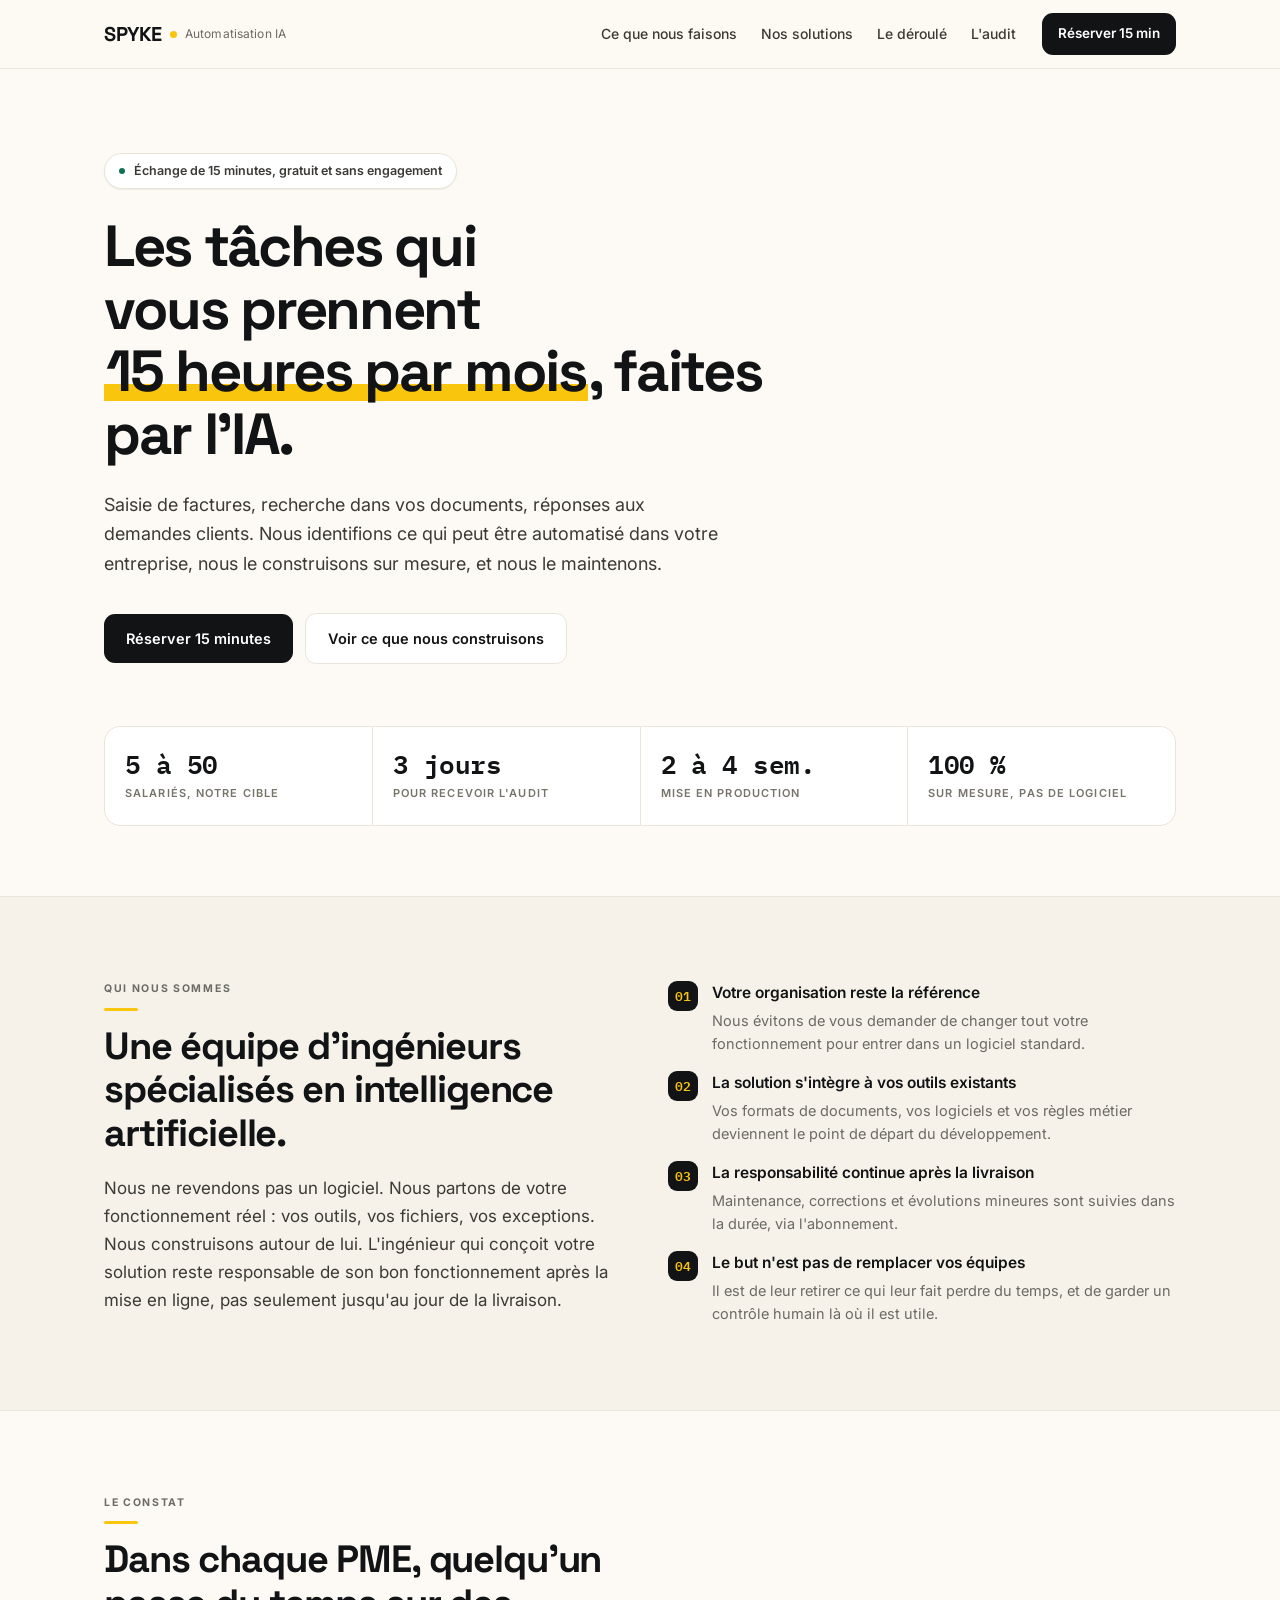
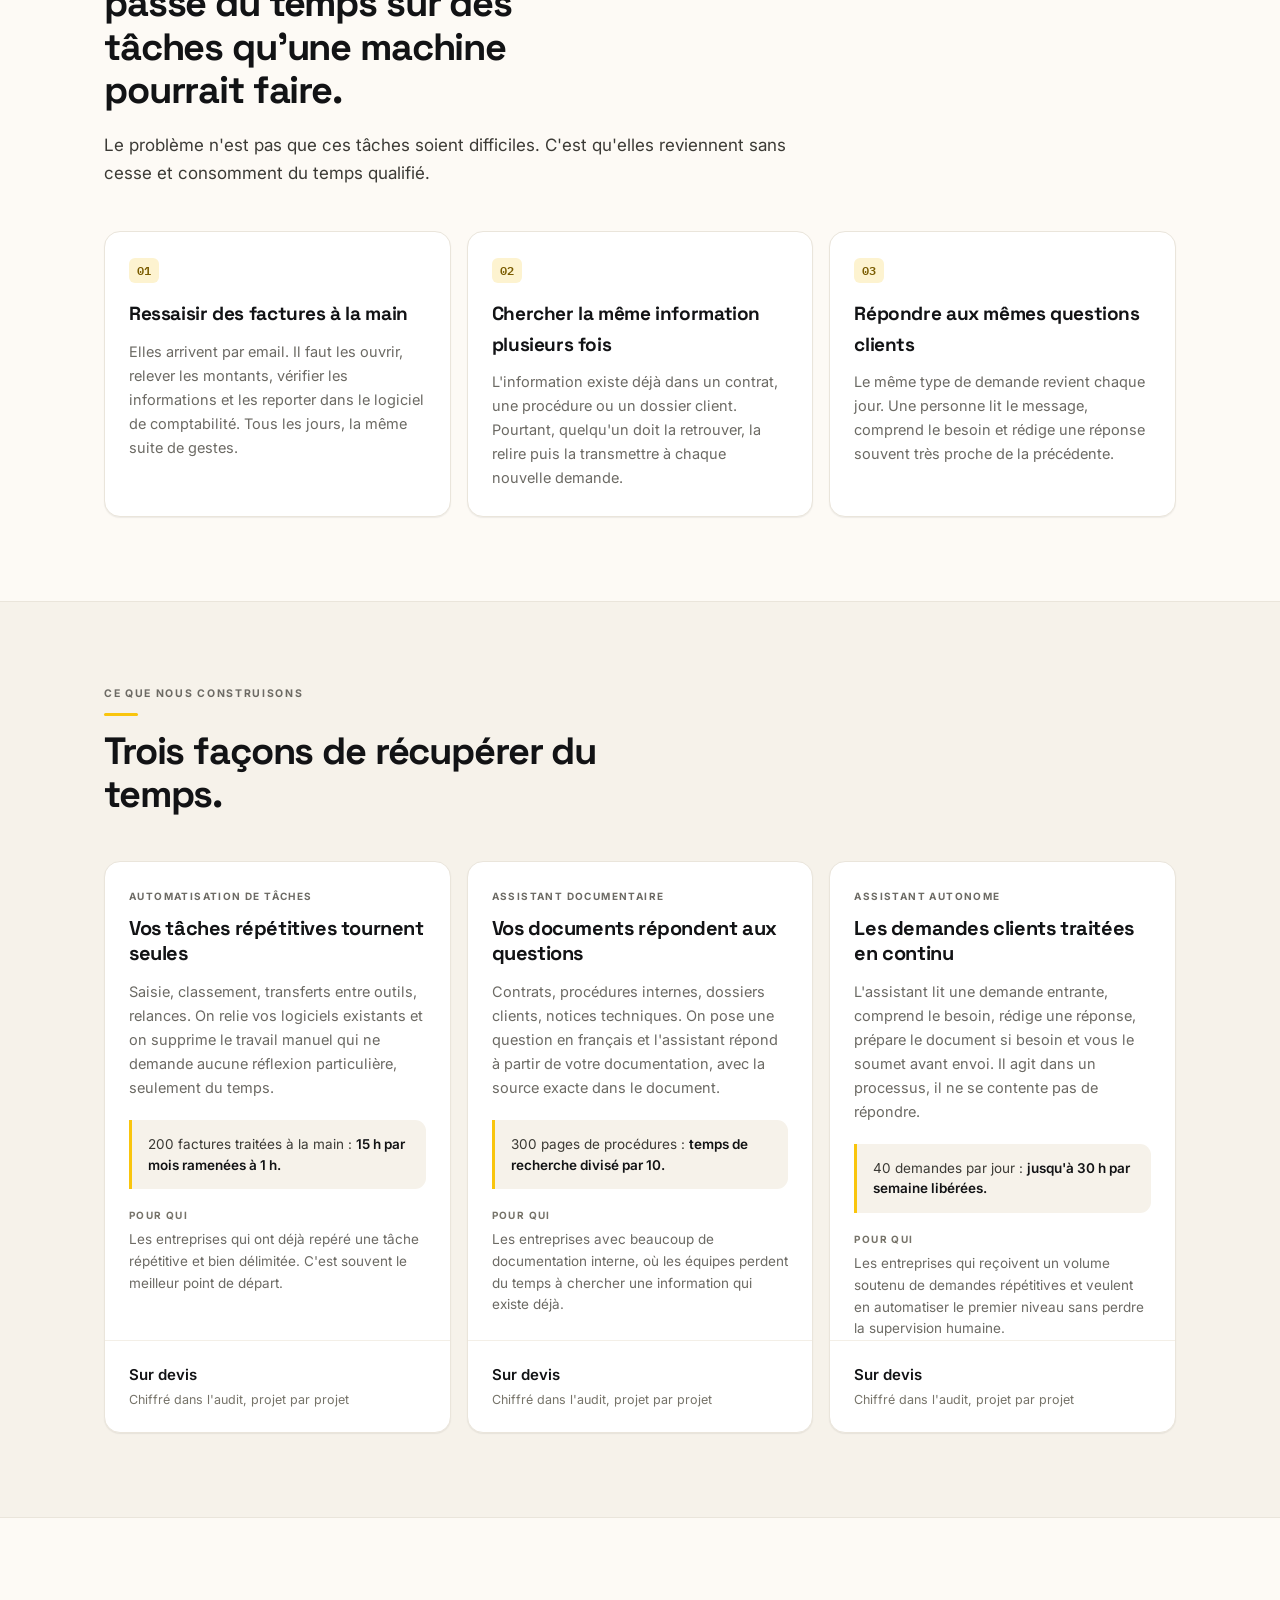
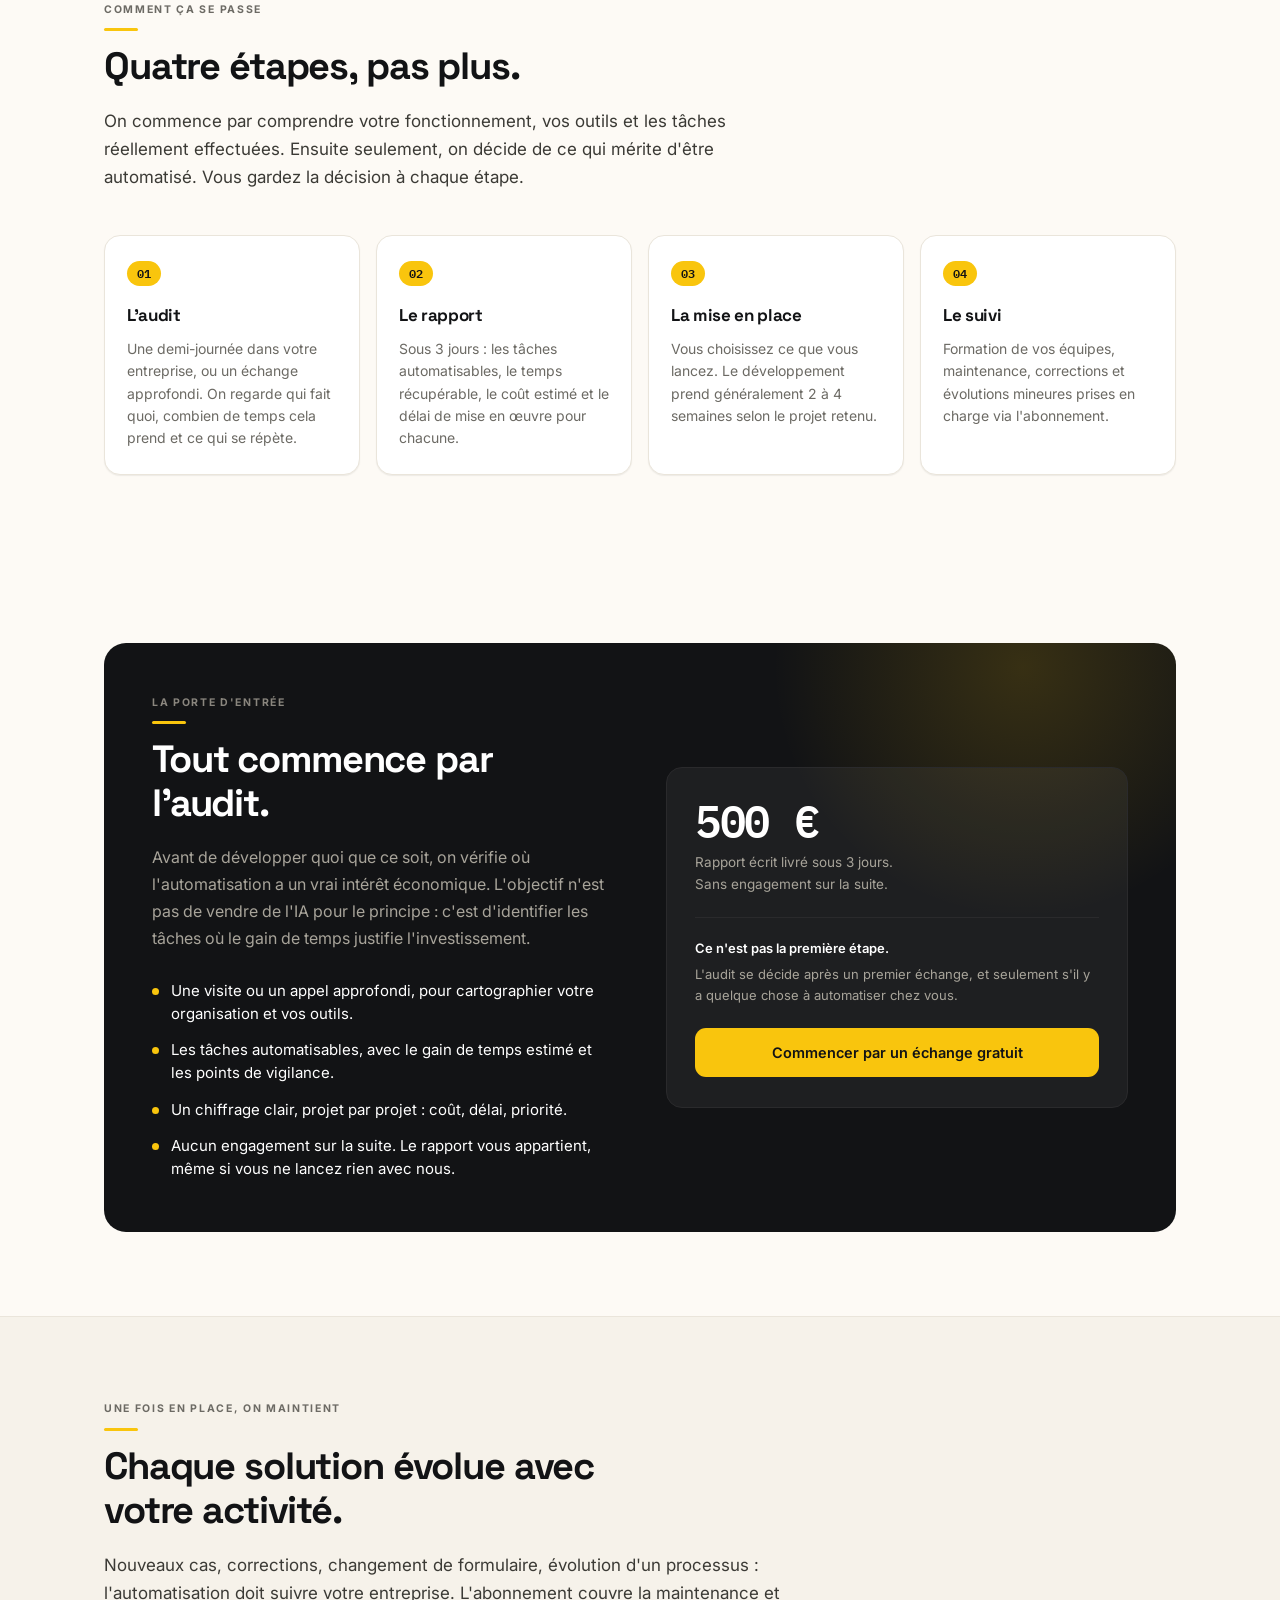
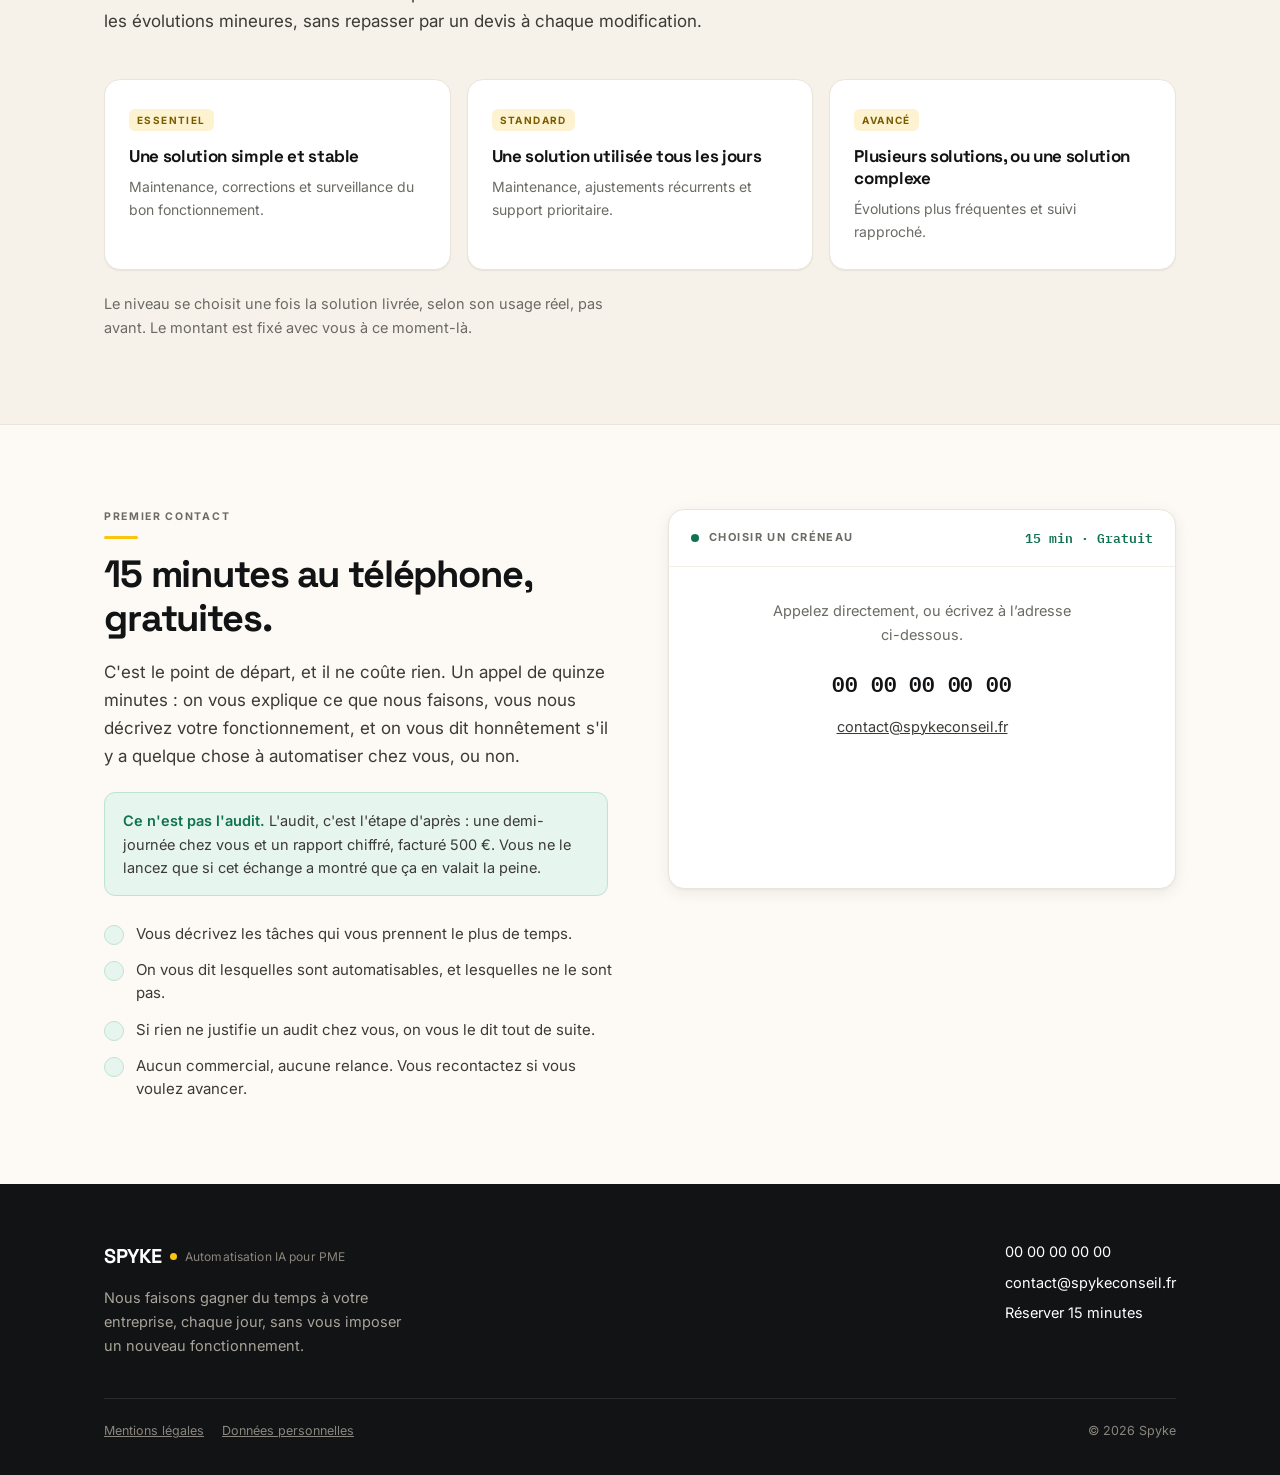
==== index.html @ 26353755 "Retirer les tirets longs et la promesse de créneau dans la journée Les tirets longs parsemaient le t" ====
<!doctype html>
<html lang="fr">
<head>
<meta charset="utf-8">
<meta name="viewport" content="width=device-width,initial-scale=1">
<title>Spyke · Automatisation IA pour PME</title>
<meta name="description" content="Nous identifions les tâches répétitives qui font perdre du temps à votre PME, nous construisons l'automatisation sur mesure et nous la maintenons. Tout commence par un audit à 500 €, livré sous 3 jours.">
<meta name="theme-color" content="#121315">
<link rel="canonical" href="https://spykeconseil.fr/">
<meta property="og:type" content="website">
<meta property="og:locale" content="fr_FR">
<meta property="og:title" content="Spyke · Automatisation IA pour PME">
<meta property="og:description" content="Les tâches qui vous prennent 15 heures par mois, faites par l'IA. Audit sous 3 jours, sans engagement.">
<meta property="og:url" content="https://spykeconseil.fr/">
<link rel="preconnect" href="https://fonts.googleapis.com">
<link rel="preconnect" href="https://fonts.gstatic.com" crossorigin>
<link href="https://fonts.googleapis.com/css2?family=Inter:wght@400;500;600;700&family=Space+Grotesk:wght@500;700&family=IBM+Plex+Mono:wght@500;600&display=swap" rel="stylesheet">
<link rel="stylesheet" href="style.css">
</head>
<body>

<header>
  <div class="wrap">
    <a class="logo" href="#top"><b>SPYKE</b><i></i><span>Automatisation IA</span></a>
    <nav>
      <a href="#faire">Ce que nous faisons</a>
      <a href="#solutions">Nos solutions</a>
      <a href="#deroule">Le déroulé</a>
      <a href="#audit">L'audit</a>
    </nav>
    <a class="btn sm" href="#reserver">Réserver 15 min</a>
  </div>
</header>

<main id="top">

  <!-- ============================================================== hero -->
  <section class="hero">
    <div class="wrap">
      <span class="sur"><i></i>Échange de 15 minutes, gratuit et sans engagement</span>
      <h1>Les tâches qui vous prennent<br><em>15 heures par mois</em>, faites par l'IA.</h1>
      <p>
        Saisie de factures, recherche dans vos documents, réponses aux demandes
        clients. Nous identifions ce qui peut être automatisé dans votre
        entreprise, nous le construisons sur mesure, et nous le maintenons.
      </p>
      <div class="cta">
        <a class="btn" href="#reserver">Réserver 15 minutes</a>
        <a class="btn ghost" href="#solutions">Voir ce que nous construisons</a>
      </div>

      <div class="chiffres">
        <div><b>5 à 50</b><span>Salariés, notre cible</span></div>
        <div><b>3 jours</b><span>Pour recevoir l'audit</span></div>
        <div><b>2 à 4 sem.</b><span>Mise en production</span></div>
        <div><b>100 %</b><span>Sur mesure, pas de logiciel</span></div>
      </div>
    </div>
  </section>

  <!-- ============================================================= équipe -->
  <section id="faire" class="sink">
    <div class="wrap duo">
      <div>
        <span class="kicker">Qui nous sommes</span>
        <h2>Une équipe d'ingénieurs spécialisés en intelligence artificielle.</h2>
        <p class="lead">
          Nous ne revendons pas un logiciel. Nous partons de votre
          fonctionnement réel : vos outils, vos fichiers, vos exceptions. Nous
          construisons autour de lui. L'ingénieur qui conçoit votre
          solution reste responsable de son bon fonctionnement après la mise en
          ligne, pas seulement jusqu'au jour de la livraison.
        </p>
      </div>
      <div class="rail">
        <div class="pt">
          <span class="n">01</span>
          <div>
            <b>Votre organisation reste la référence</b>
            <p>Nous évitons de vous demander de changer tout votre fonctionnement pour entrer dans un logiciel standard.</p>
          </div>
        </div>
        <div class="pt">
          <span class="n">02</span>
          <div>
            <b>La solution s'intègre à vos outils existants</b>
            <p>Vos formats de documents, vos logiciels et vos règles métier deviennent le point de départ du développement.</p>
          </div>
        </div>
        <div class="pt">
          <span class="n">03</span>
          <div>
            <b>La responsabilité continue après la livraison</b>
            <p>Maintenance, corrections et évolutions mineures sont suivies dans la durée, via l'abonnement.</p>
          </div>
        </div>
        <div class="pt">
          <span class="n">04</span>
          <div>
            <b>Le but n'est pas de remplacer vos équipes</b>
            <p>Il est de leur retirer ce qui leur fait perdre du temps, et de garder un contrôle humain là où il est utile.</p>
          </div>
        </div>
      </div>
    </div>
  </section>

  <!-- ============================================================ constat -->
  <section>
    <div class="wrap">
      <span class="kicker">Le constat</span>
      <h2>Dans chaque PME, quelqu'un passe du temps sur des tâches qu'une machine pourrait faire.</h2>
      <p class="lead">
        Le problème n'est pas que ces tâches soient difficiles. C'est qu'elles
        reviennent sans cesse et consomment du temps qualifié.
      </p>

      <div class="cartes">
        <article class="carte">
          <span class="num">01</span>
          <h3>Ressaisir des factures à la main</h3>
          <p>Elles arrivent par email. Il faut les ouvrir, relever les montants, vérifier les informations et les reporter dans le logiciel de comptabilité. Tous les jours, la même suite de gestes.</p>
        </article>
        <article class="carte">
          <span class="num">02</span>
          <h3>Chercher la même information plusieurs fois</h3>
          <p>L'information existe déjà dans un contrat, une procédure ou un dossier client. Pourtant, quelqu'un doit la retrouver, la relire puis la transmettre à chaque nouvelle demande.</p>
        </article>
        <article class="carte">
          <span class="num">03</span>
          <h3>Répondre aux mêmes questions clients</h3>
          <p>Le même type de demande revient chaque jour. Une personne lit le message, comprend le besoin et rédige une réponse souvent très proche de la précédente.</p>
        </article>
      </div>
    </div>
  </section>

  <!-- =========================================================== solutions -->
  <section id="solutions" class="sink">
    <div class="wrap">
      <span class="kicker">Ce que nous construisons</span>
      <h2>Trois façons de récupérer du temps.</h2>

      <div class="offres">
        <article class="offre">
          <div class="h">
            <span class="tag">Automatisation de tâches</span>
            <h3>Vos tâches répétitives tournent seules</h3>
          </div>
          <p class="desc">
            Saisie, classement, transferts entre outils, relances. On relie vos
            logiciels existants et on supprime le travail manuel qui ne demande
            aucune réflexion particulière, seulement du temps.
          </p>
          <p class="ex">200 factures traitées à la main : <b>15 h par mois ramenées à 1 h.</b></p>
          <p class="pour"><b>Pour qui</b>Les entreprises qui ont déjà repéré une tâche répétitive et bien délimitée. C'est souvent le meilleur point de départ.</p>
          <div class="prix"><b>Sur devis</b><span>Chiffré dans l'audit, projet par projet</span></div>
        </article>

        <article class="offre">
          <div class="h">
            <span class="tag">Assistant documentaire</span>
            <h3>Vos documents répondent aux questions</h3>
          </div>
          <p class="desc">
            Contrats, procédures internes, dossiers clients, notices techniques.
            On pose une question en français et l'assistant répond à partir de
            votre documentation, avec la source exacte dans le document.
          </p>
          <p class="ex">300 pages de procédures : <b>temps de recherche divisé par 10.</b></p>
          <p class="pour"><b>Pour qui</b>Les entreprises avec beaucoup de documentation interne, où les équipes perdent du temps à chercher une information qui existe déjà.</p>
          <div class="prix"><b>Sur devis</b><span>Chiffré dans l'audit, projet par projet</span></div>
        </article>

        <article class="offre">
          <div class="h">
            <span class="tag">Assistant autonome</span>
            <h3>Les demandes clients traitées en continu</h3>
          </div>
          <p class="desc">
            L'assistant lit une demande entrante, comprend le besoin, rédige une
            réponse, prépare le document si besoin et vous le soumet avant
            envoi. Il agit dans un processus, il ne se contente pas de répondre.
          </p>
          <p class="ex">40 demandes par jour : <b>jusqu'à 30 h par semaine libérées.</b></p>
          <p class="pour"><b>Pour qui</b>Les entreprises qui reçoivent un volume soutenu de demandes répétitives et veulent en automatiser le premier niveau sans perdre la supervision humaine.</p>
          <div class="prix"><b>Sur devis</b><span>Chiffré dans l'audit, projet par projet</span></div>
        </article>
      </div>
    </div>
  </section>

  <!-- ============================================================ déroulé -->
  <section id="deroule">
    <div class="wrap">
      <span class="kicker">Comment ça se passe</span>
      <h2>Quatre étapes, pas plus.</h2>
      <p class="lead">
        On commence par comprendre votre fonctionnement, vos outils et les
        tâches réellement effectuées. Ensuite seulement, on décide de ce qui
        mérite d'être automatisé. Vous gardez la décision à chaque étape.
      </p>

      <div class="etapes">
        <article class="etape">
          <span class="n">01</span>
          <h3>L'audit</h3>
          <p>Une demi-journée dans votre entreprise, ou un échange approfondi. On regarde qui fait quoi, combien de temps cela prend et ce qui se répète.</p>
        </article>
        <article class="etape">
          <span class="n">02</span>
          <h3>Le rapport</h3>
          <p>Sous 3 jours : les tâches automatisables, le temps récupérable, le coût estimé et le délai de mise en œuvre pour chacune.</p>
        </article>
        <article class="etape">
          <span class="n">03</span>
          <h3>La mise en place</h3>
          <p>Vous choisissez ce que vous lancez. Le développement prend généralement 2 à 4 semaines selon le projet retenu.</p>
        </article>
        <article class="etape">
          <span class="n">04</span>
          <h3>Le suivi</h3>
          <p>Formation de vos équipes, maintenance, corrections et évolutions mineures prises en charge via l'abonnement.</p>
        </article>
      </div>
    </div>
  </section>

  <!-- ============================================================== audit -->
  <section id="audit">
    <div class="wrap">
      <div class="audit">
        <div class="in">
          <div>
            <span class="kicker">La porte d'entrée</span>
            <h2>Tout commence par l'audit.</h2>
            <p>
              Avant de développer quoi que ce soit, on vérifie où
              l'automatisation a un vrai intérêt économique. L'objectif n'est pas
              de vendre de l'IA pour le principe : c'est d'identifier les tâches
              où le gain de temps justifie l'investissement.
            </p>
            <ul>
              <li>Une visite ou un appel approfondi, pour cartographier votre organisation et vos outils.</li>
              <li>Les tâches automatisables, avec le gain de temps estimé et les points de vigilance.</li>
              <li>Un chiffrage clair, projet par projet : coût, délai, priorité.</li>
              <li>Aucun engagement sur la suite. Le rapport vous appartient, même si vous ne lancez rien avec nous.</li>
            </ul>
          </div>
          <div class="box">
            <div class="p">500 €</div>
            <div class="s">Rapport écrit livré sous 3 jours.<br>Sans engagement sur la suite.</div>
            <div class="free">
              <b>Ce n'est pas la première étape.</b>
              L'audit se décide après un premier échange, et seulement s'il y a
              quelque chose à automatiser chez vous.
            </div>
            <a class="btn or" href="#reserver">Commencer par un échange gratuit</a>
          </div>
        </div>
      </div>
    </div>
  </section>

  <!-- ========================================================= abonnement -->
  <section class="sink">
    <div class="wrap">
      <span class="kicker">Une fois en place, on maintient</span>
      <h2>Chaque solution évolue avec votre activité.</h2>
      <p class="lead">
        Nouveaux cas, corrections, changement de formulaire, évolution d'un
        processus : l'automatisation doit suivre votre entreprise. L'abonnement
        couvre la maintenance et les évolutions mineures, sans repasser par un
        devis à chaque modification.
      </p>

      <div class="abos">
        <article class="abo">
          <div class="t">Essentiel</div>
          <h3>Une solution simple et stable</h3>
          <p>Maintenance, corrections et surveillance du bon fonctionnement.</p>
        </article>
        <article class="abo">
          <div class="t">Standard</div>
          <h3>Une solution utilisée tous les jours</h3>
          <p>Maintenance, ajustements récurrents et support prioritaire.</p>
        </article>
        <article class="abo">
          <div class="t">Avancé</div>
          <h3>Plusieurs solutions, ou une solution complexe</h3>
          <p>Évolutions plus fréquentes et suivi rapproché.</p>
        </article>
      </div>

      <p class="apres">
        Le niveau se choisit une fois la solution livrée, selon son usage réel,
        pas avant. Le montant est fixé avec vous à ce moment-là.
      </p>
    </div>
  </section>

  <!-- =========================================================== réserver -->
  <section id="reserver">
    <div class="wrap rdv">
      <div>
        <span class="kicker">Premier contact</span>
        <h2>15 minutes au téléphone, gratuites.</h2>
        <p class="lead">
          C'est le point de départ, et il ne coûte rien. Un appel de quinze
          minutes : on vous explique ce que nous faisons, vous nous décrivez
          votre fonctionnement, et on vous dit honnêtement s'il y a quelque chose
          à automatiser chez vous, ou non.
        </p>

        <p class="pasaudit">
          <b>Ce n'est pas l'audit.</b> L'audit, c'est l'étape d'après : une
          demi-journée chez vous et un rapport chiffré, facturé 500 €. Vous ne le
          lancez que si cet échange a montré que ça en valait la peine.
        </p>

        <ul class="quoi">
          <li>Vous décrivez les tâches qui vous prennent le plus de temps.</li>
          <li>On vous dit lesquelles sont automatisables, et lesquelles ne le sont pas.</li>
          <li>Si rien ne justifie un audit chez vous, on vous le dit tout de suite.</li>
          <li>Aucun commercial, aucune relance. Vous recontactez si vous voulez avancer.</li>
        </ul>
      </div>

      <div class="agenda">
        <div class="h">
          <i></i><b>Choisir un créneau</b><span class="gratuit">15 min · Gratuit</span>
        </div>
        <!-- L'outil de prise de rendez-vous se loge ici. Tant qu'il n'est pas
             branché, la section ne laisse pas un trou : elle donne le numéro et
             l'adresse, pour qu'un prospect ne reparte jamais sans moyen de
             joindre quelqu'un. -->
        <div id="reservation-embed">
          <div class="secours">
            <p>Appelez directement, ou écrivez à l’adresse ci-dessous.</p>
            <a class="ligne" href="tel:+33000000000">00 00 00 00 00</a>
            <a class="mail" href="mailto:contact@spykeconseil.fr?subject=Demande%20d'échange%20de%2015%20minutes">contact@spykeconseil.fr</a>
          </div>
        </div>
      </div>
    </div>
  </section>

</main>

<footer>
  <div class="wrap">
    <div class="top">
      <div>
        <a class="logo" href="#top"><b>SPYKE</b><i></i><span>Automatisation IA pour PME</span></a>
        <p style="margin-top:14px;max-width:34ch;font-size:14.5px;line-height:1.65">
          Nous faisons gagner du temps à votre entreprise, chaque jour, sans
          vous imposer un nouveau fonctionnement.
        </p>
      </div>
      <div class="co">
        <a href="tel:+33000000000">00 00 00 00 00</a>
        <a href="mailto:contact@spykeconseil.fr">contact@spykeconseil.fr</a>
        <a href="#reserver">Réserver 15 minutes</a>
      </div>
    </div>
    <div class="bas">
      <a href="/mentions-legales.html">Mentions légales</a>
      <a href="/confidentialite.html">Données personnelles</a>
      <span>© <span id="an">2026</span> Spyke</span>
    </div>
  </div>
</footer>

<script>
  document.getElementById('an').textContent = new Date().getFullYear();
</script>
</body>
</html>
---- style.css ----
/* Site vitrine Spyke : même identité que la plaquette et que l'outil de
 * prospection : papier chaud, encre presque noire, un seul jaune.
 *
 * Deux règles tiennent tout le reste :
 *   1. Le jaune ne sert jamais de texte sur fond clair : il y plafonne à 1,6:1,
 *      illisible. Il remplit, il souligne. Sur fond noir il monte à 11,5:1 et
 *      devient l'accent. Pour écrire en jaune sur clair, --yellow-ink (4,7:1).
 *   2. Chaque gris a été mesuré sur les deux fonds réels et tient 4,5:1.
 */

:root{
  --paper:#FDFAF5; --card:#FFFFFF; --sink:#F6F2EA;
  --line:#EAE5DB; --line-2:#F3EFE7;
  --ink:#121315; --body:#3B3A35; --muted:#6C6A64; --faint:#767369;
  --yellow:#F9C50D; --yellow-d:#E3B000; --yellow-tint:#FDF3D0; --yellow-ink:#7A5C00;
  --won:#0F7250; --won-tint:#E7F5EF; --won-line:#BFE3D3;
  --on-ink:#FFFFFF; --on-ink-2:#A8A49A; --on-ink-3:#8A867E; --on-ink-line:#2A2A2C;
  --sans:"Inter",system-ui,-apple-system,"Segoe UI",sans-serif;
  --disp:"Space Grotesk","Inter",system-ui,sans-serif;
  --mono:"IBM Plex Mono",ui-monospace,SFMono-Regular,Menlo,monospace;
  --r:16px; --r-s:11px; --r-l:22px;
  --lift:0 1px 2px rgba(18,19,21,.04), 0 1px 1px rgba(18,19,21,.03);
  --lift-2:0 4px 16px rgba(18,19,21,.07), 0 1px 2px rgba(18,19,21,.04);
  --max:1120px;
}

*{box-sizing:border-box;margin:0;padding:0}
html{scroll-behavior:smooth;scroll-padding-top:84px}
body{
  background:var(--paper);color:var(--body);font-family:var(--sans);
  font-size:16px;line-height:1.6;-webkit-font-smoothing:antialiased;
}
a{color:inherit}
button{font:inherit;cursor:pointer;border:none;background:none;color:inherit}
img{max-width:100%}
:focus-visible{outline:2.5px solid var(--yellow-d);outline-offset:3px;border-radius:6px}
@media (prefers-reduced-motion:reduce){*{transition:none!important;animation:none!important;scroll-behavior:auto}}

.wrap{max-width:var(--max);margin:0 auto;padding:0 24px}
section{padding:84px 0}
.sink{background:var(--sink);border-top:1px solid var(--line);border-bottom:1px solid var(--line)}

/* Le filet jaune de la plaquette, posé sous un sur-titre. */
.kicker{
  display:block;font-size:10.5px;font-weight:700;letter-spacing:.16em;
  text-transform:uppercase;color:var(--muted);margin-bottom:14px;
}
.kicker::after{
  content:"";display:block;width:34px;height:3px;border-radius:2px;
  background:var(--yellow);margin-top:10px;
}
h2{
  font-family:var(--disp);font-size:clamp(26px,3.4vw,38px);font-weight:700;
  color:var(--ink);letter-spacing:-.03em;line-height:1.15;max-width:20ch;
}
h3{font-family:var(--disp);font-size:19px;font-weight:700;color:var(--ink);letter-spacing:-.02em}
.lead{font-size:17px;color:var(--body);line-height:1.65;max-width:62ch;margin-top:18px}

/* ----------------------------------------------------------------- bandeau */

header{
  position:sticky;top:0;z-index:50;background:rgba(253,250,245,.92);
  backdrop-filter:saturate(1.6) blur(10px);border-bottom:1px solid var(--line);
}
header .wrap{display:flex;align-items:center;gap:26px;height:68px}
.logo{display:flex;align-items:center;gap:8px;text-decoration:none;flex:0 0 auto}
.logo b{font-family:var(--disp);font-size:20px;font-weight:700;color:var(--ink);letter-spacing:-.02em}
.logo i{width:7px;height:7px;border-radius:50%;background:var(--yellow);display:block}
.logo span{font-size:12px;color:var(--muted);letter-spacing:.01em}
nav{display:flex;gap:24px;margin-left:auto}
nav a{font-size:14px;font-weight:500;color:var(--body);text-decoration:none;transition:color .15s}
nav a:hover{color:var(--ink)}

.btn{
  display:inline-block;padding:13px 22px;border-radius:var(--r-s);background:var(--ink);
  color:var(--on-ink);font-size:14.5px;font-weight:600;text-decoration:none;
  transition:background .15s,transform .1s;white-space:nowrap;
}
.btn:hover{background:#000}
.btn:active{transform:scale(.985)}
.btn.sm{padding:10px 16px;font-size:13.5px}
.btn.ghost{background:var(--card);color:var(--ink);border:1px solid var(--line)}
.btn.ghost:hover{background:var(--sink)}
.btn.or{background:var(--yellow);color:var(--ink)}
.btn.or:hover{background:var(--yellow-d)}

/* -------------------------------------------------------------------- hero */

.hero{padding:84px 0 70px}
.hero .sur{
  display:inline-flex;align-items:center;gap:9px;padding:7px 14px;border-radius:999px;
  background:var(--card);border:1px solid var(--line);box-shadow:var(--lift);
  font-size:12.5px;font-weight:600;color:var(--body);margin-bottom:26px;
}
.hero .sur i{width:6px;height:6px;border-radius:50%;background:var(--won);display:block}
.hero h1{
  font-family:var(--disp);font-size:clamp(30px,5.4vw,58px);font-weight:700;
  color:var(--ink);letter-spacing:-.04em;line-height:1.08;max-width:19ch;
  text-wrap:balance;
}
/* Le jaune souligne, il n'écrit pas : en texte sur fond clair il plafonne à
   1,6:1. Le trait est un fond dégradé et non un ::after, pour qu'il suive la
   phrase quand elle passe à la ligne : sinon il s'arrête au premier retour. */
.hero h1 em{
  font-style:normal;
  background-image:linear-gradient(var(--yellow),var(--yellow));
  background-size:100% .30em;background-position:0 88%;background-repeat:no-repeat;
  -webkit-box-decoration-break:clone;box-decoration-break:clone;
  padding:0 .04em;
}
.hero p{font-size:18px;color:var(--body);line-height:1.65;max-width:56ch;margin-top:24px}
.hero .cta{display:flex;gap:12px;flex-wrap:wrap;margin-top:34px;align-items:center}
.hero .cta small{font-size:13px;color:var(--muted)}

.chiffres{
  display:grid;grid-template-columns:repeat(4,1fr);gap:1px;margin-top:62px;
  background:var(--line);border:1px solid var(--line);border-radius:var(--r);overflow:hidden;
}
.chiffres div{background:var(--card);padding:22px 20px}
.chiffres b{
  display:block;font-family:var(--mono);font-size:26px;font-weight:600;color:var(--ink);
  letter-spacing:-.02em;line-height:1.1;font-variant-numeric:tabular-nums;
}
.chiffres span{
  display:block;font-size:11px;font-weight:600;letter-spacing:.1em;text-transform:uppercase;
  color:var(--faint);margin-top:8px;
}

/* ------------------------------------------------------------------ équipe */

.duo{display:grid;grid-template-columns:1fr 1fr;gap:56px;align-items:start}
.duo .rail{display:grid;gap:16px}
.pt{display:flex;gap:14px;align-items:flex-start}
.pt .n{
  flex:0 0 30px;height:30px;border-radius:9px;background:var(--ink);color:var(--yellow);
  font-family:var(--mono);font-size:12.5px;font-weight:600;
  display:flex;align-items:center;justify-content:center;
}
.pt b{display:block;font-size:15.5px;font-weight:600;color:var(--ink);margin-bottom:3px}
.pt p{font-size:14.5px;color:var(--muted);line-height:1.6}

/* ----------------------------------------------------------------- constat */

.cartes{display:grid;grid-template-columns:repeat(3,1fr);gap:16px;margin-top:44px}
.carte{
  background:var(--card);border:1px solid var(--line);border-radius:var(--r);
  padding:26px 24px;box-shadow:var(--lift);display:flex;flex-direction:column;
}
.carte .num{
  font-family:var(--mono);font-size:12px;font-weight:600;color:var(--yellow-ink);
  background:var(--yellow-tint);border-radius:6px;padding:3px 8px;align-self:flex-start;
  margin-bottom:16px;
}
.carte h3{margin-bottom:10px}
.carte p{font-size:14.5px;color:var(--muted);line-height:1.65}

/* ------------------------------------------------------------------ offres */

.offres{display:grid;grid-template-columns:repeat(3,1fr);gap:16px;margin-top:44px}
.offre{
  background:var(--card);border:1px solid var(--line);border-radius:var(--r);
  box-shadow:var(--lift);display:flex;flex-direction:column;overflow:hidden;
}
.offre .h{padding:26px 24px 0}
.offre .tag{
  font-size:10px;font-weight:700;letter-spacing:.14em;text-transform:uppercase;
  color:var(--muted);display:block;margin-bottom:12px;
}
.offre h3{font-size:20px;line-height:1.25;margin-bottom:14px}
.offre .desc{font-size:14.5px;color:var(--muted);line-height:1.65;padding:0 24px}
.offre .ex{
  margin:20px 24px 0;padding:14px 16px;background:var(--sink);
  border-left:3px solid var(--yellow);border-radius:0 var(--r-s) var(--r-s) 0;
  font-size:13.5px;color:var(--body);line-height:1.55;
}
.offre .ex b{color:var(--ink);font-weight:600}
.offre .pour{padding:18px 24px 0;font-size:13.5px;color:var(--muted);line-height:1.6}
.offre .pour b{
  display:block;font-size:10px;font-weight:700;letter-spacing:.14em;text-transform:uppercase;
  color:var(--faint);margin-bottom:6px;
}
.offre .prix{
  margin-top:auto;padding:22px 24px;border-top:1px solid var(--line-2);
  display:flex;align-items:baseline;gap:9px;
}
.offre .prix{flex-direction:column;align-items:flex-start;gap:4px}
.offre .prix b{font-size:15px;font-weight:600;color:var(--ink)}
.offre .prix span{font-size:12.5px;color:var(--faint);line-height:1.5}

/* ---------------------------------------------------------------- déroulé */

.etapes{display:grid;grid-template-columns:repeat(4,1fr);gap:16px;margin-top:44px}
.etape{background:var(--card);border:1px solid var(--line);border-radius:var(--r);padding:24px 22px;box-shadow:var(--lift)}
.etape .n{
  font-family:var(--mono);font-size:11.5px;font-weight:600;color:var(--ink);
  background:var(--yellow);border-radius:999px;padding:3px 10px;
  display:inline-block;margin-bottom:16px;
}
.etape h3{font-size:17px;margin-bottom:9px}
.etape p{font-size:14px;color:var(--muted);line-height:1.6}

/* ------------------------------------------------------------------ audit */

.audit{
  background:var(--ink);color:var(--on-ink);border-radius:var(--r-l);
  padding:52px 48px;position:relative;overflow:hidden;
}
.audit::before{
  content:"";position:absolute;top:-40%;right:-10%;width:520px;height:520px;border-radius:50%;
  background:radial-gradient(circle,rgba(249,197,13,.16),rgba(249,197,13,0) 68%);pointer-events:none;
}
.audit .kicker{color:var(--on-ink-3)}
.audit h2{color:var(--on-ink);max-width:16ch}
.audit > .in{position:relative;display:grid;grid-template-columns:1fr 1fr;gap:52px;align-items:center}
.audit p{font-size:16px;color:var(--on-ink-2);line-height:1.7;margin-top:18px;max-width:46ch}
.audit ul{list-style:none;display:grid;gap:13px;margin-top:26px}
.audit li{display:flex;gap:12px;font-size:15px;color:var(--on-ink);line-height:1.55}
.audit li::before{content:"";flex:0 0 7px;height:7px;border-radius:50%;background:var(--yellow);margin-top:9px}
.audit .box{
  background:rgba(255,255,255,.05);border:1px solid var(--on-ink-line);
  border-radius:var(--r);padding:30px 28px;
}
.audit .box .p{
  font-family:var(--mono);font-size:44px;font-weight:600;color:var(--on-ink);
  letter-spacing:-.03em;line-height:1;
}
.audit .box .s{font-size:13.5px;color:var(--on-ink-2);margin-top:10px}
.audit .box .btn{margin-top:22px;width:100%;text-align:center}
.audit .box .free{
  font-size:13px;color:var(--on-ink-2);margin-top:22px;line-height:1.6;
  padding-top:20px;border-top:1px solid var(--on-ink-line);
}
.audit .box .free b{display:block;color:var(--on-ink);font-weight:600;margin-bottom:5px}

/* ------------------------------------------------------------- abonnement */

.abos{display:grid;grid-template-columns:repeat(3,1fr);gap:16px;margin-top:44px}
.abo{background:var(--card);border:1px solid var(--line);border-radius:var(--r);padding:26px 24px;box-shadow:var(--lift)}
.abo .t{
  font-size:10px;font-weight:700;letter-spacing:.14em;text-transform:uppercase;
  color:var(--yellow-ink);background:var(--yellow-tint);border-radius:6px;
  padding:3px 8px;display:inline-block;
}
.abo h3{font-size:17px;line-height:1.3;margin:14px 0 9px}
.abo p{font-size:14px;color:var(--muted);line-height:1.6}
.apres{
  margin-top:22px;font-size:14.5px;color:var(--muted);line-height:1.65;max-width:58ch;
}

/* -------------------------------------------------------------- réservation */

.rdv{display:grid;grid-template-columns:1fr 1fr;gap:56px;align-items:start}
/* La confusion à éviter : l'appel de quinze minutes est gratuit, l'audit est
   facturé. Un prospect qui croit que le premier contact coûte 500 € ne
   décroche pas. Le rappel est donc écrit, pas sous-entendu. */
.pasaudit{
  margin-top:22px;padding:16px 18px;background:var(--won-tint);
  border:1px solid var(--won-line);border-radius:var(--r-s);
  font-size:14.5px;color:var(--body);line-height:1.6;max-width:56ch;
}
.pasaudit b{color:var(--won);font-weight:600}

.rdv .quoi{display:grid;gap:13px;margin-top:26px;list-style:none}
.rdv .quoi li{display:flex;gap:12px;font-size:15px;color:var(--body);line-height:1.55}
.rdv .quoi li::before{
  content:"";flex:0 0 18px;height:18px;border-radius:50%;background:var(--won-tint);
  border:1px solid var(--won-line);margin-top:3px;
}
.agenda{
  background:var(--card);border:1px solid var(--line);border-radius:var(--r);
  box-shadow:var(--lift-2);overflow:hidden;min-height:380px;
}
.agenda .h{
  padding:18px 22px;border-bottom:1px solid var(--line-2);
  display:flex;align-items:center;gap:10px;
}
.agenda .h i{width:8px;height:8px;border-radius:50%;background:var(--won);display:block}
.agenda .h b{font-size:11px;font-weight:700;letter-spacing:.13em;text-transform:uppercase;color:var(--muted)}
.agenda .h span{margin-left:auto;font-family:var(--mono);font-size:12.5px;color:var(--faint)}
.agenda .h .gratuit{color:var(--won);font-weight:600}
/* L'outil de prise de rendez-vous vient se loger ici. Tant qu'il n'est pas
   branché, on ne laisse pas un trou : on donne le numéro et l'adresse. */
#reservation-embed{min-height:300px}
.agenda .secours{padding:32px 26px;text-align:center}
.agenda .secours p{font-size:14.5px;color:var(--muted);line-height:1.65;max-width:34ch;margin:0 auto 20px}
.agenda .secours .ligne{
  display:block;font-family:var(--mono);font-size:21px;font-weight:600;color:var(--ink);
  text-decoration:none;letter-spacing:-.01em;margin-bottom:6px;
}
.agenda .secours .mail{display:block;font-size:14.5px;color:var(--body);text-decoration:underline;margin-top:14px}

/* ------------------------------------------------------------------- pied */

footer{background:var(--ink);color:var(--on-ink-2);padding:56px 0 34px}
footer .top{display:flex;gap:40px;flex-wrap:wrap;align-items:flex-start}
footer .logo b{color:var(--on-ink)}
footer .logo span{color:var(--on-ink-3)}
footer .co{margin-left:auto;display:grid;gap:7px;font-size:14.5px}
footer .co a{color:var(--on-ink);text-decoration:none}
footer .co a:hover{color:var(--yellow)}
footer .bas{
  margin-top:40px;padding-top:22px;border-top:1px solid var(--on-ink-line);
  display:flex;gap:18px;flex-wrap:wrap;font-size:12.5px;color:var(--on-ink-3);
}
footer .bas a{color:var(--on-ink-3)}
footer .bas span{margin-left:auto}

/* --------------------------------------------------------------- écrans */

@media (max-width:960px){
  section{padding:64px 0}
  .duo,.rdv,.audit > .in{grid-template-columns:1fr;gap:34px}
  .cartes,.offres,.abos{grid-template-columns:1fr}
  .etapes{grid-template-columns:1fr 1fr}
  .chiffres{grid-template-columns:1fr 1fr}
  .audit{padding:38px 28px}
  nav{display:none}
}
@media (max-width:560px){
  .etapes{grid-template-columns:1fr}
  .hero{padding:56px 0 48px}
  .wrap{padding:0 18px}
  header .wrap{gap:12px}
  .logo span{display:none}
}
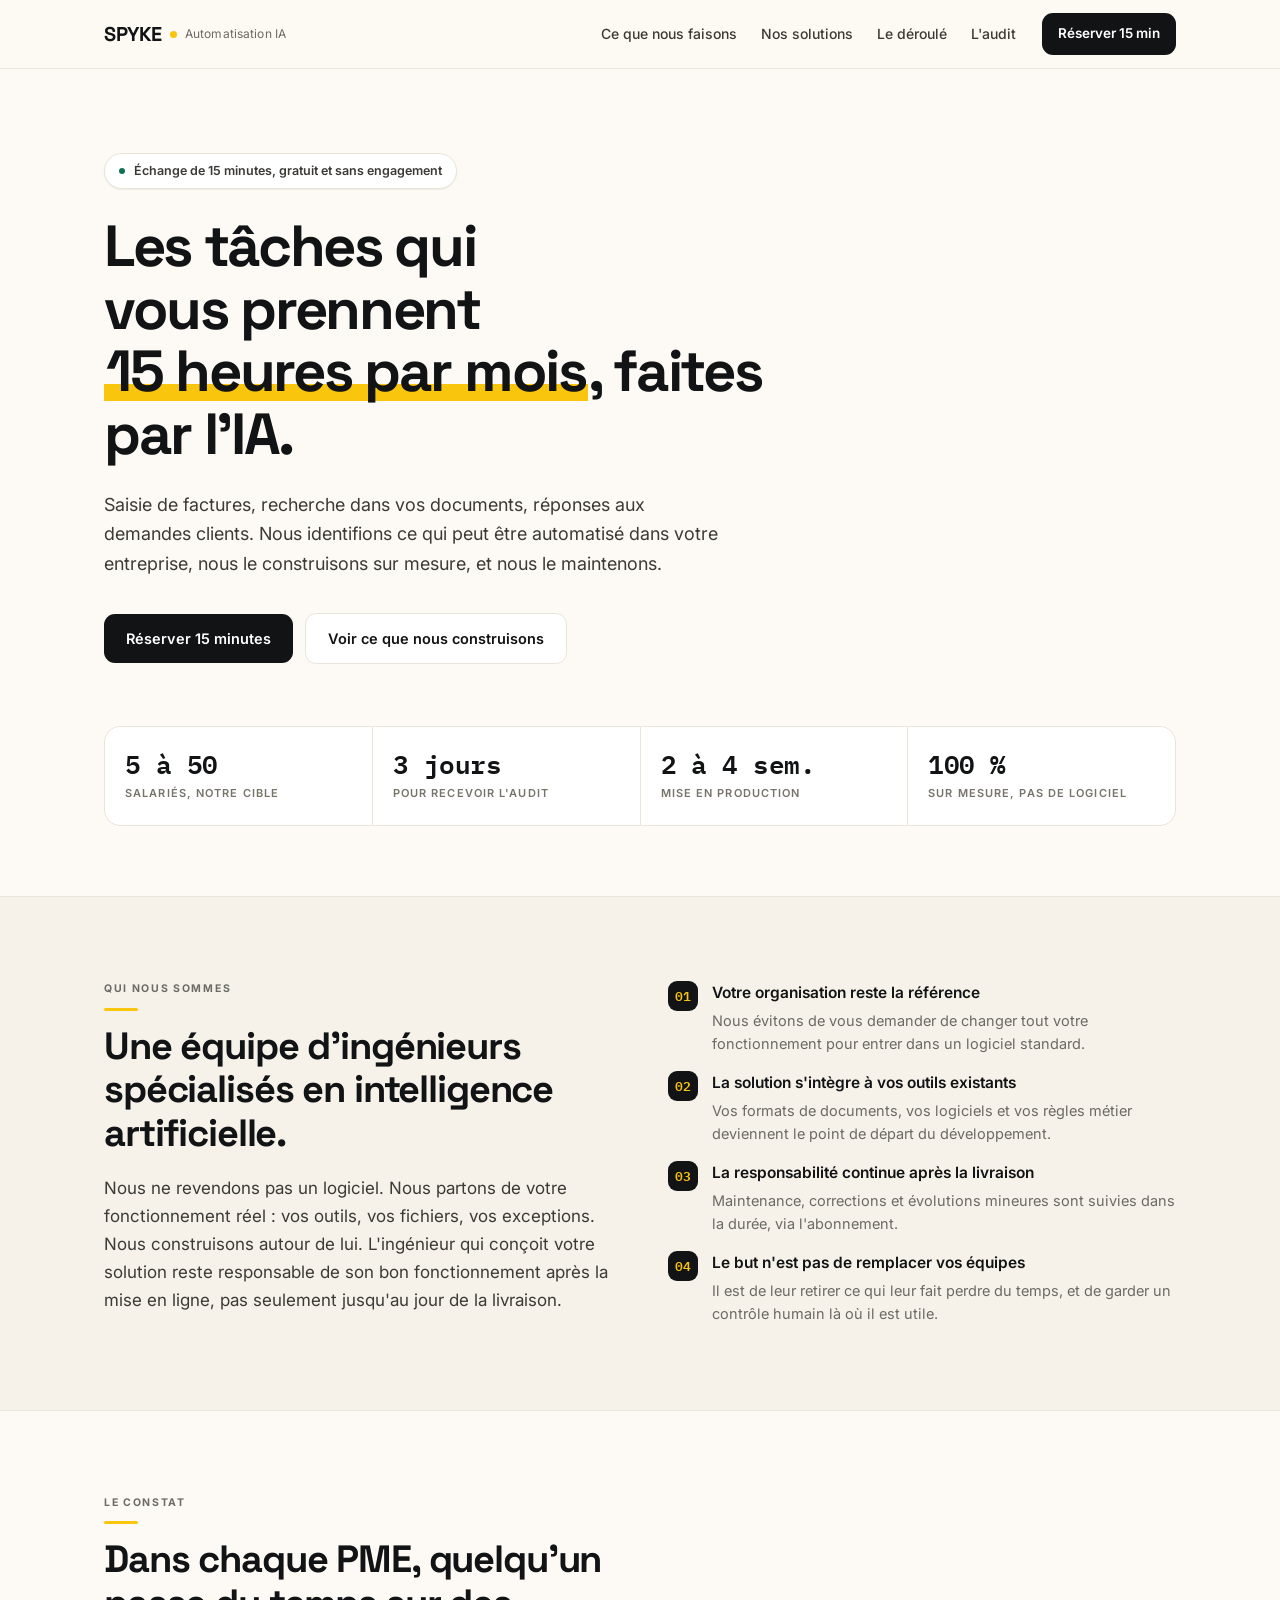
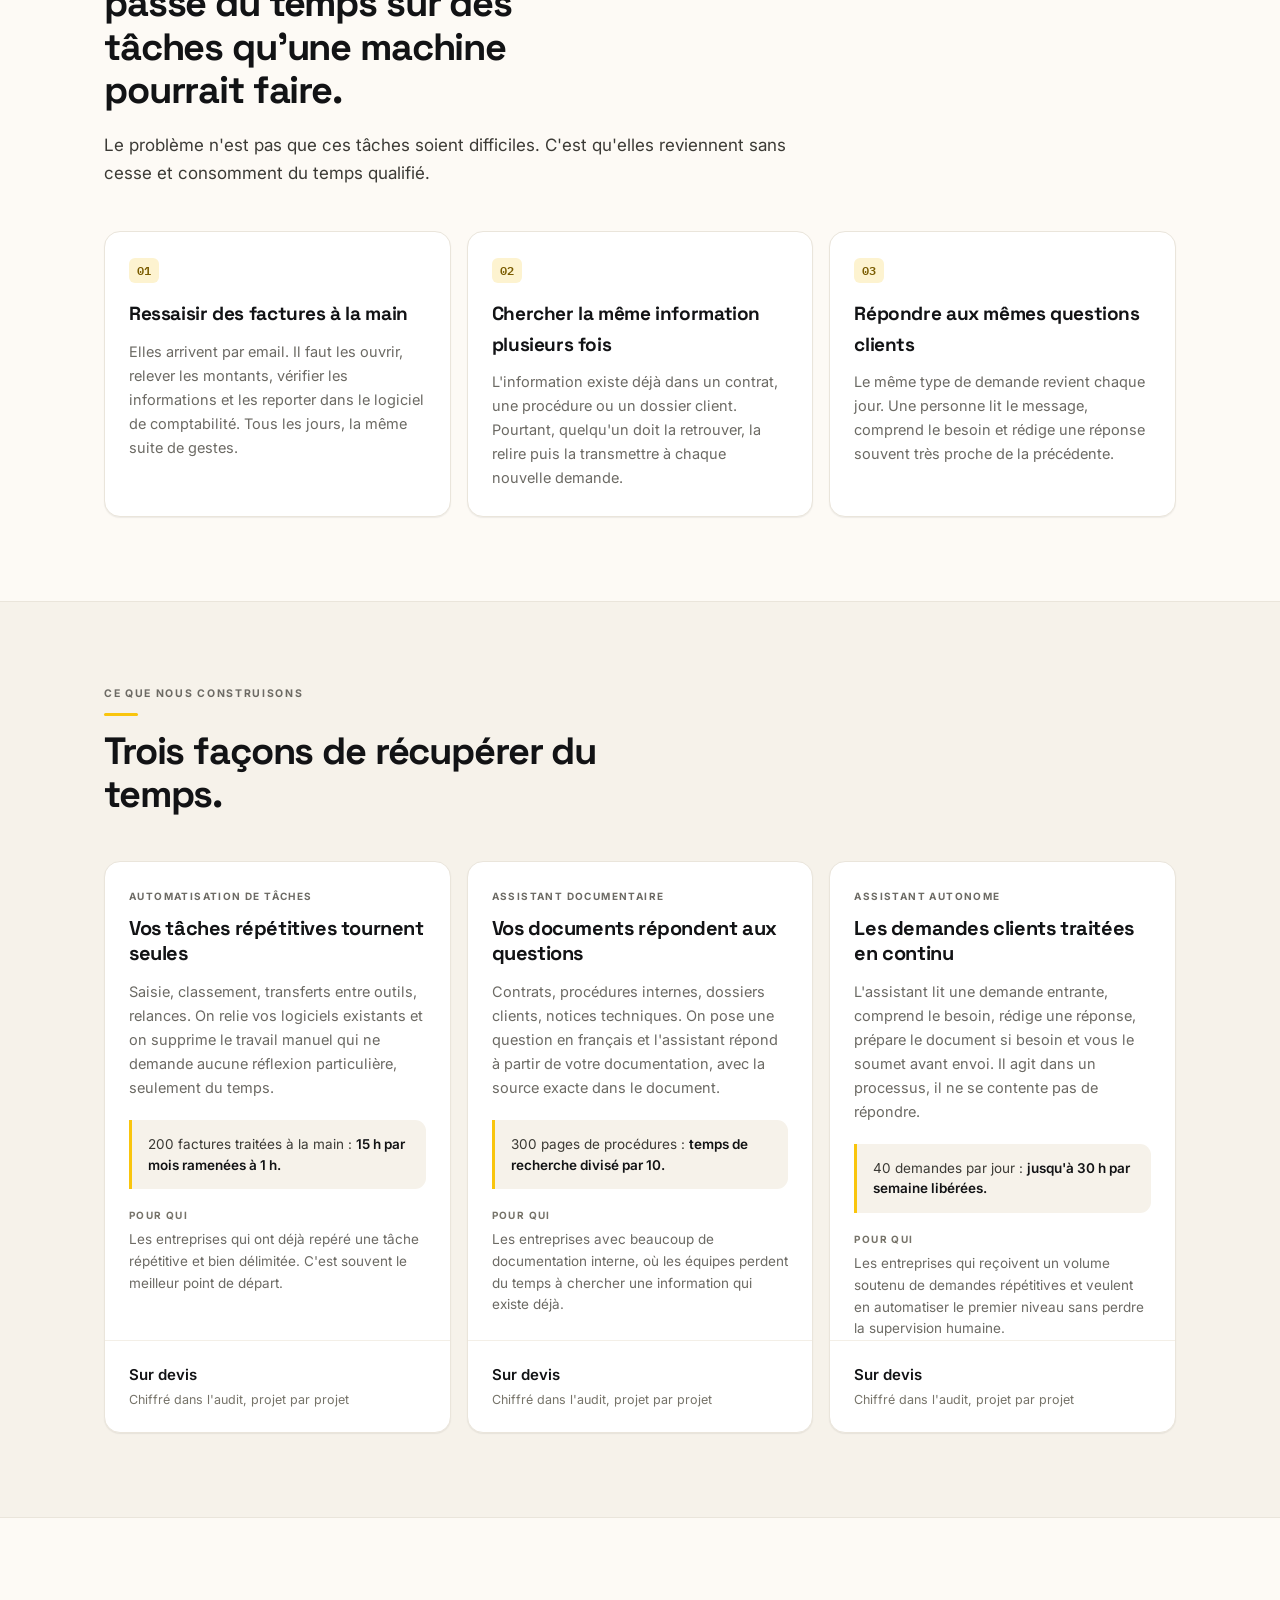
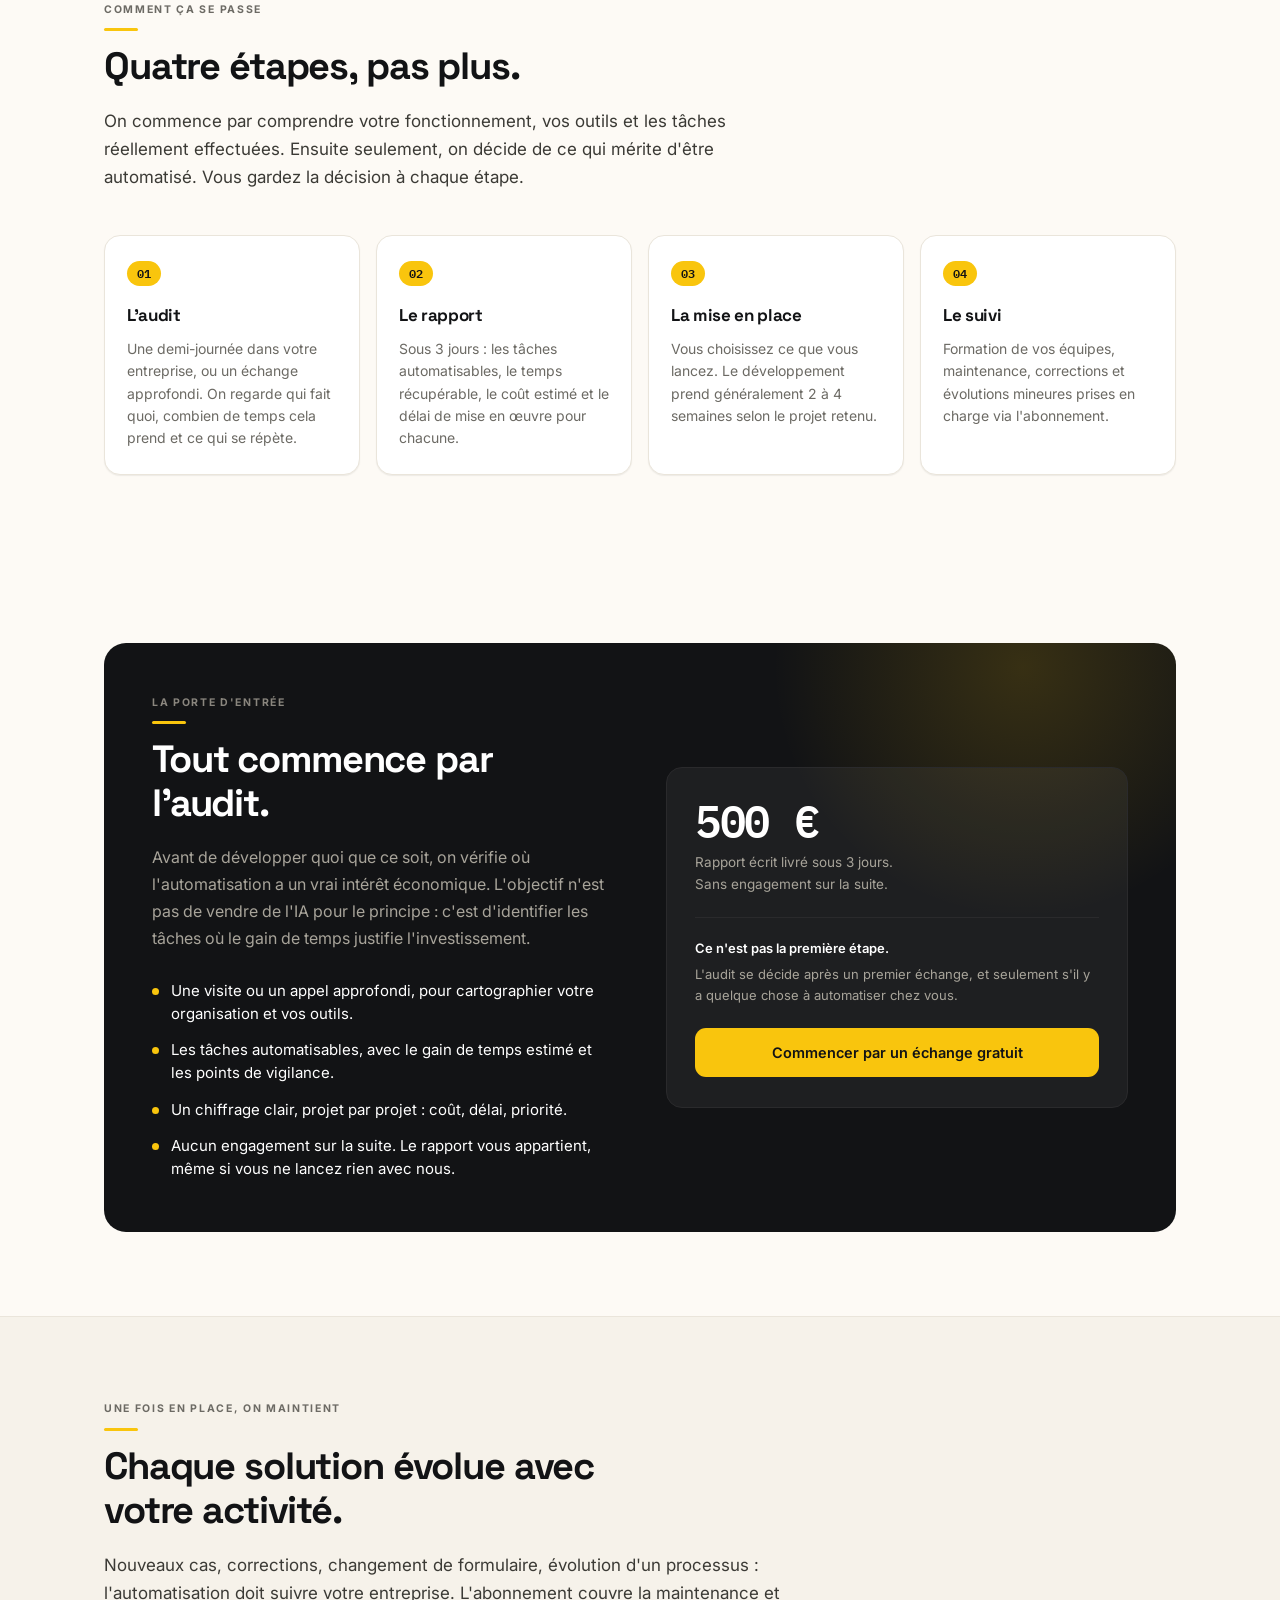
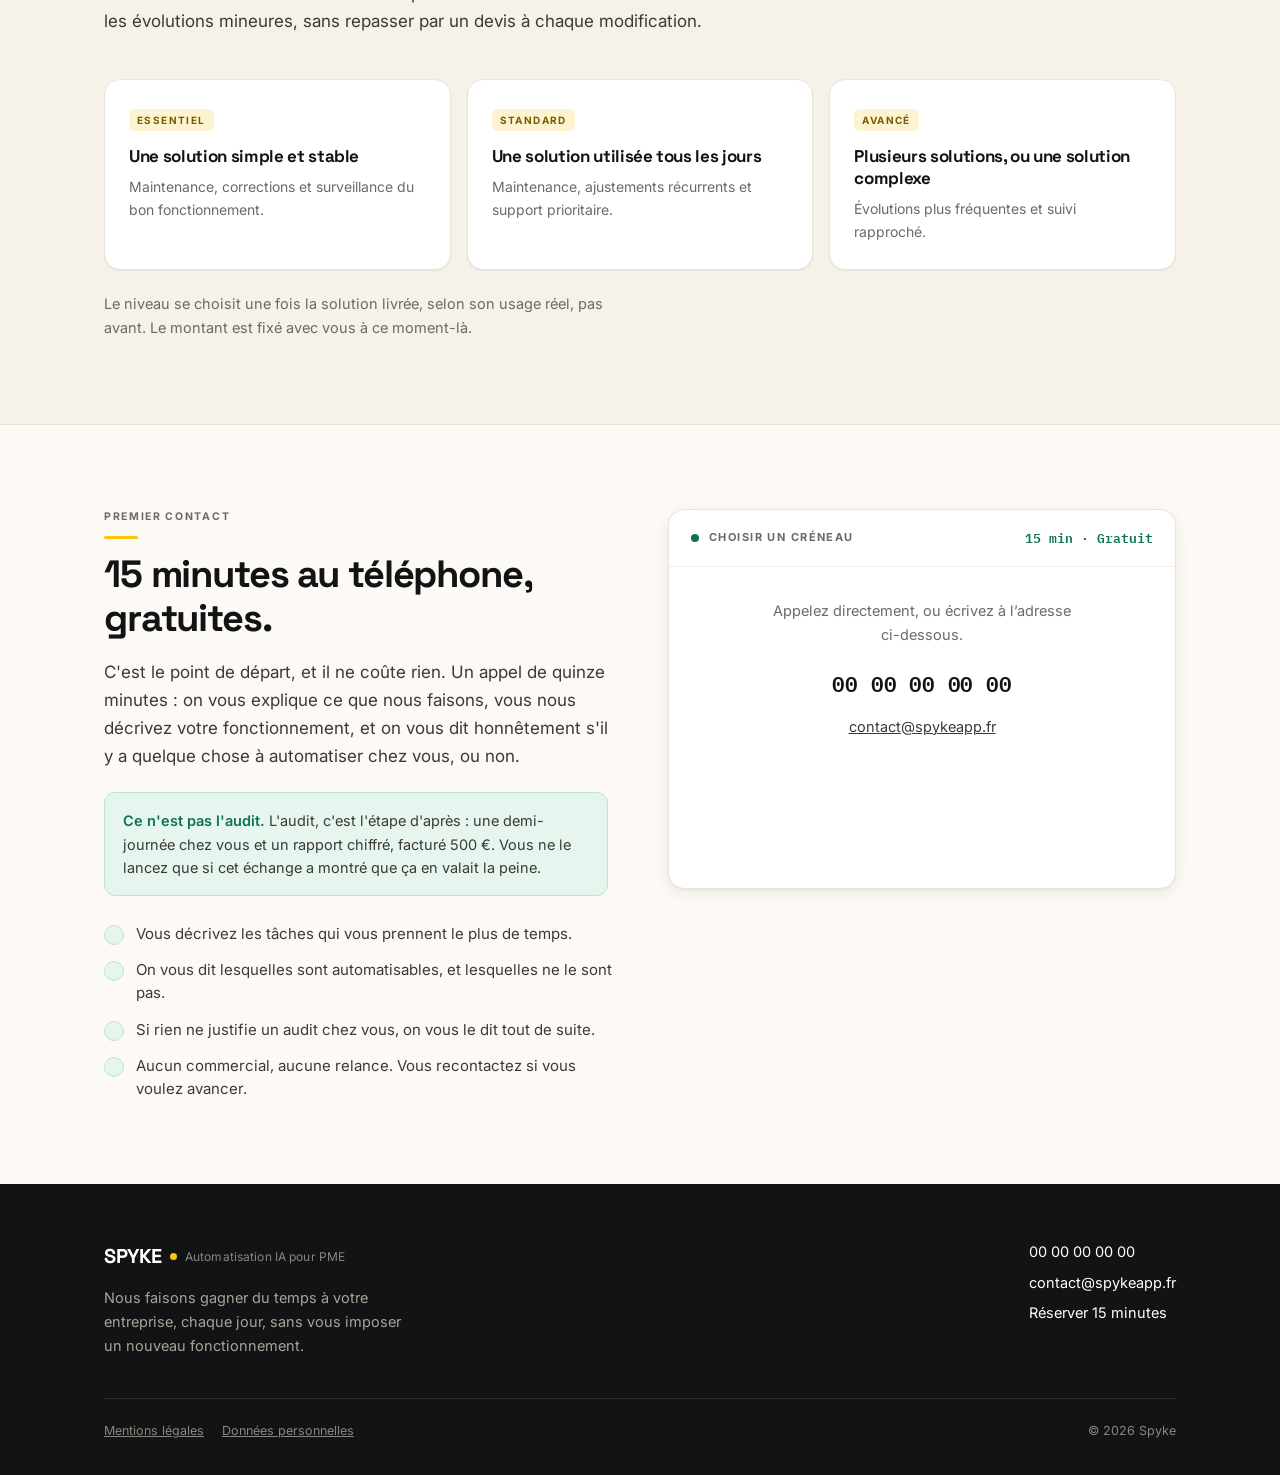
==== commit 001ae76a: "Reprendre les mentions légales et la confidentialité de spykeapp.fr L'éditeur, le SIRET, le contact " ====
--- a/index.html
+++ b/index.html
@@ -338,7 +338,7 @@
           <div class="secours">
             <p>Appelez directement, ou écrivez à l’adresse ci-dessous.</p>
             <a class="ligne" href="tel:+33000000000">00 00 00 00 00</a>
-            <a class="mail" href="mailto:contact@spykeconseil.fr?subject=Demande%20d'échange%20de%2015%20minutes">contact@spykeconseil.fr</a>
+            <a class="mail" href="mailto:contact@spykeapp.fr?subject=Demande%20d'échange%20de%2015%20minutes">contact@spykeapp.fr</a>
           </div>
         </div>
       </div>
@@ -359,7 +359,7 @@
       </div>
       <div class="co">
         <a href="tel:+33000000000">00 00 00 00 00</a>
-        <a href="mailto:contact@spykeconseil.fr">contact@spykeconseil.fr</a>
+        <a href="mailto:contact@spykeapp.fr">contact@spykeapp.fr</a>
         <a href="#reserver">Réserver 15 minutes</a>
       </div>
     </div>
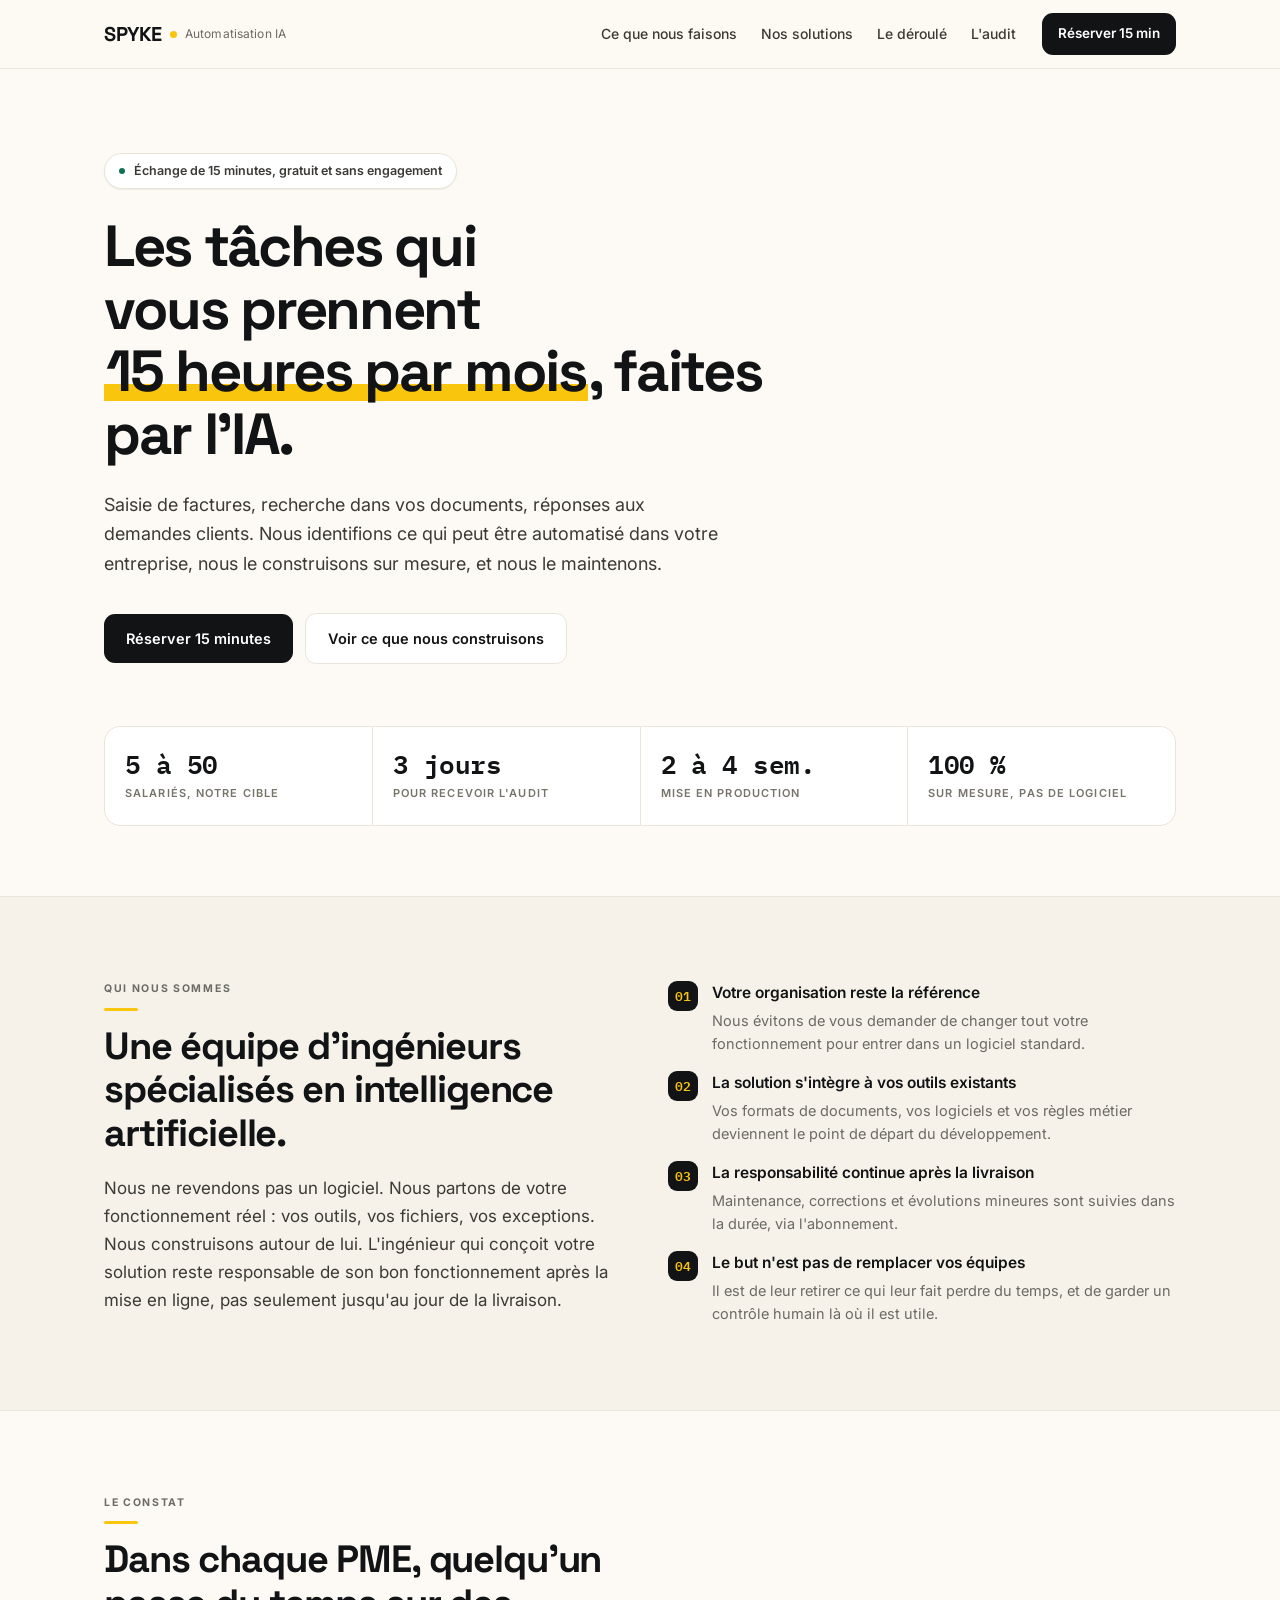
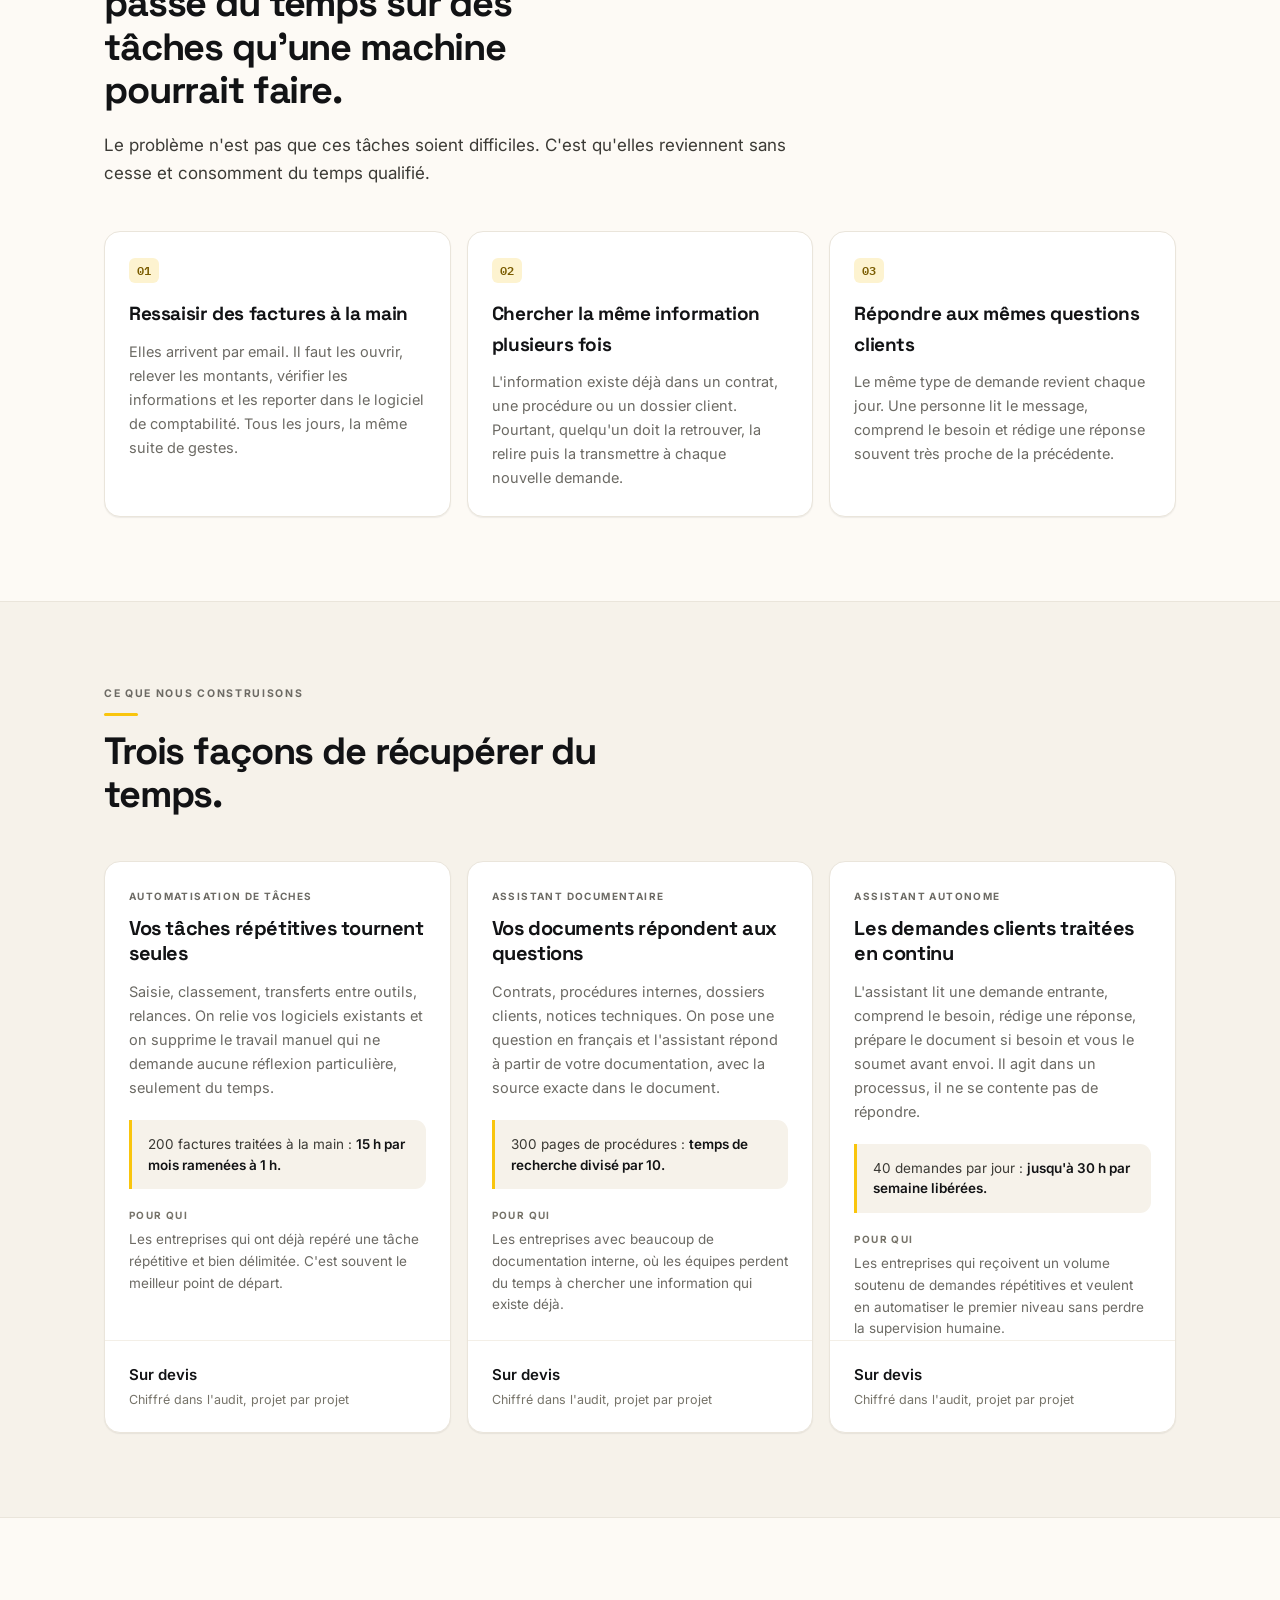
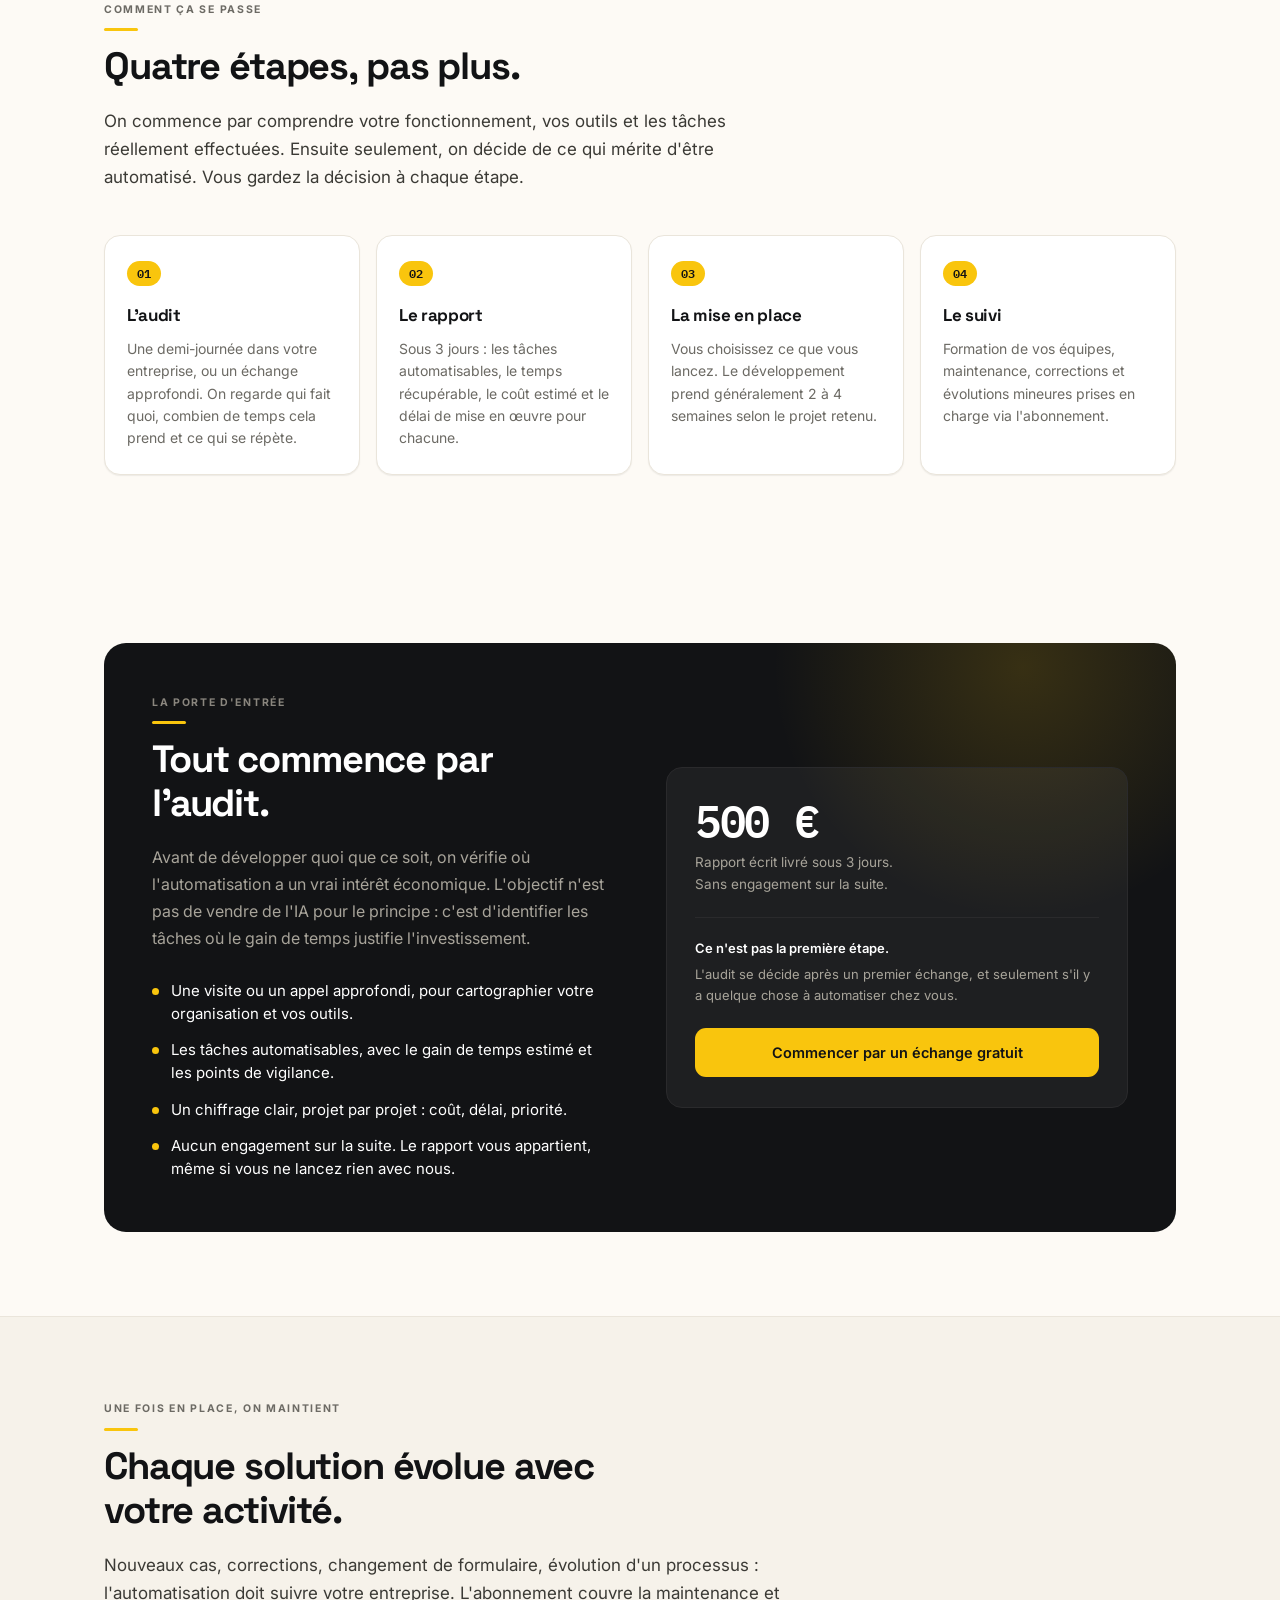
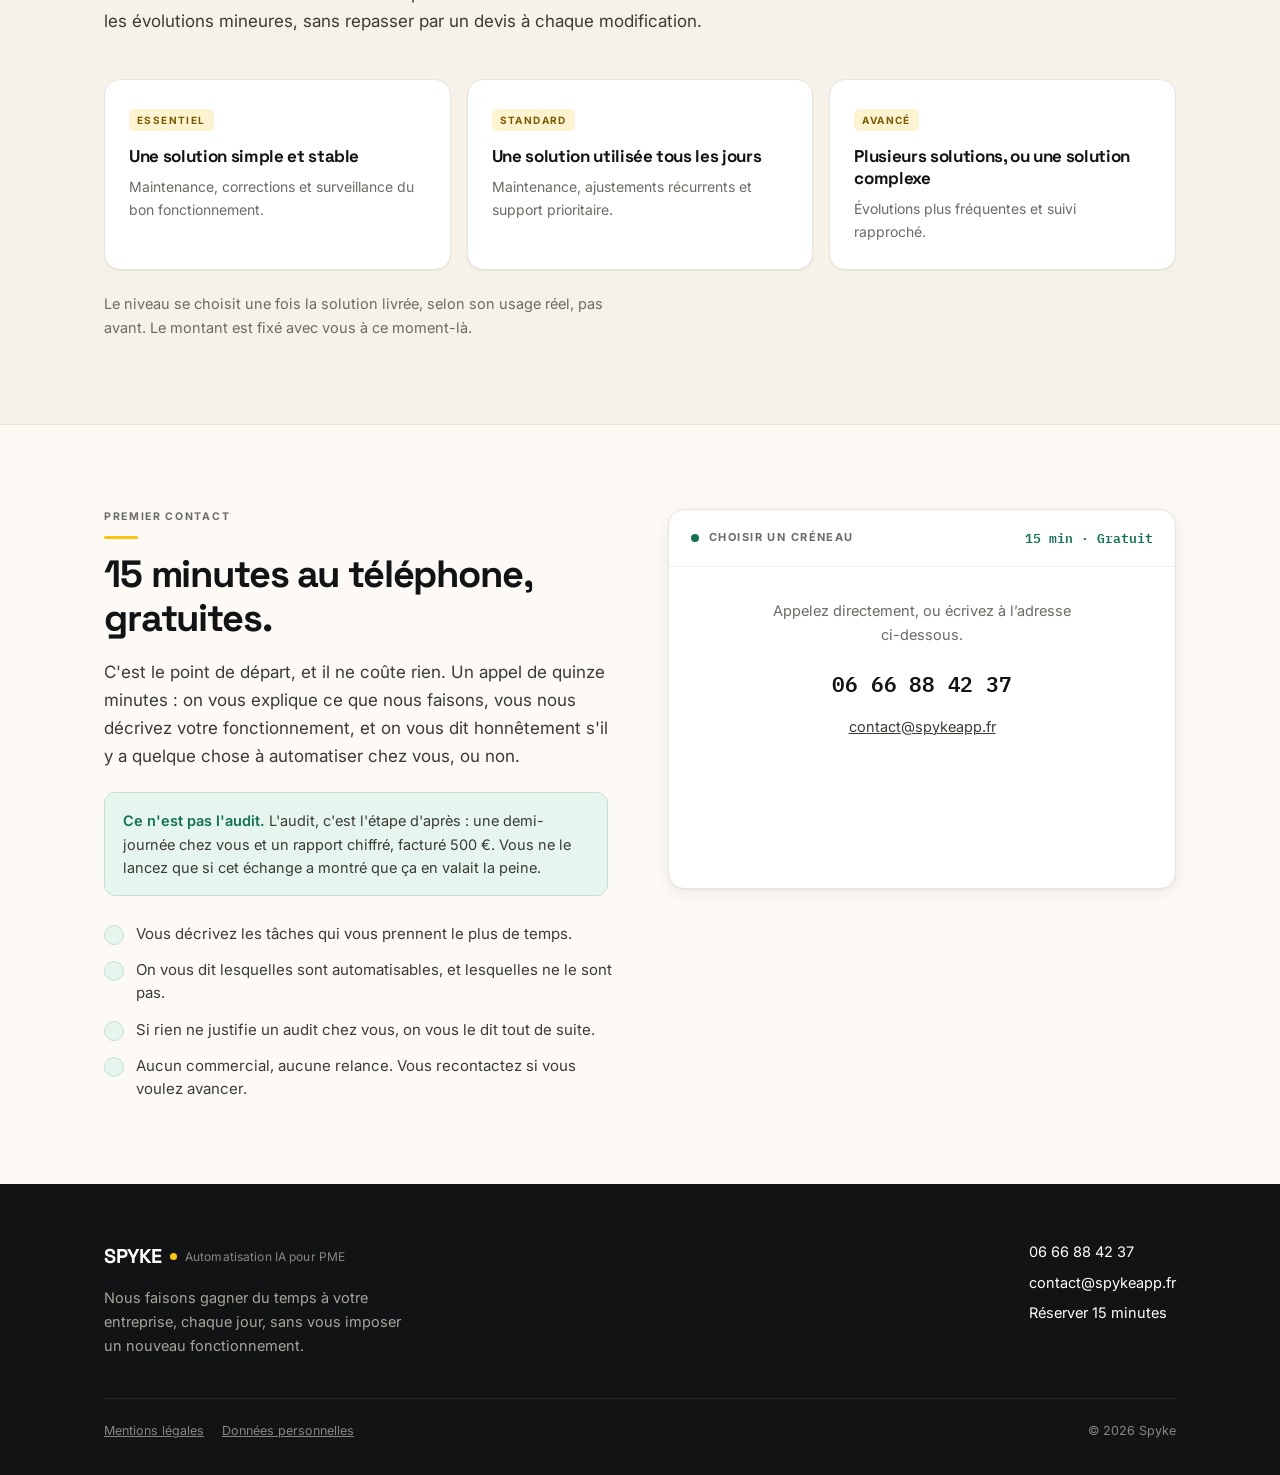
==== commit f9de2266: "Poser le vrai numéro de téléphone Le site n'attend plus rien : le numéro, l'adresse e-mail et les me" ====
--- a/index.html
+++ b/index.html
@@ -337,7 +337,7 @@
         <div id="reservation-embed">
           <div class="secours">
             <p>Appelez directement, ou écrivez à l’adresse ci-dessous.</p>
-            <a class="ligne" href="tel:+33000000000">00 00 00 00 00</a>
+            <a class="ligne" href="tel:+33666884237">06 66 88 42 37</a>
             <a class="mail" href="mailto:contact@spykeapp.fr?subject=Demande%20d'échange%20de%2015%20minutes">contact@spykeapp.fr</a>
           </div>
         </div>
@@ -358,7 +358,7 @@
         </p>
       </div>
       <div class="co">
-        <a href="tel:+33000000000">00 00 00 00 00</a>
+        <a href="tel:+33666884237">06 66 88 42 37</a>
         <a href="mailto:contact@spykeapp.fr">contact@spykeapp.fr</a>
         <a href="#reserver">Réserver 15 minutes</a>
       </div>
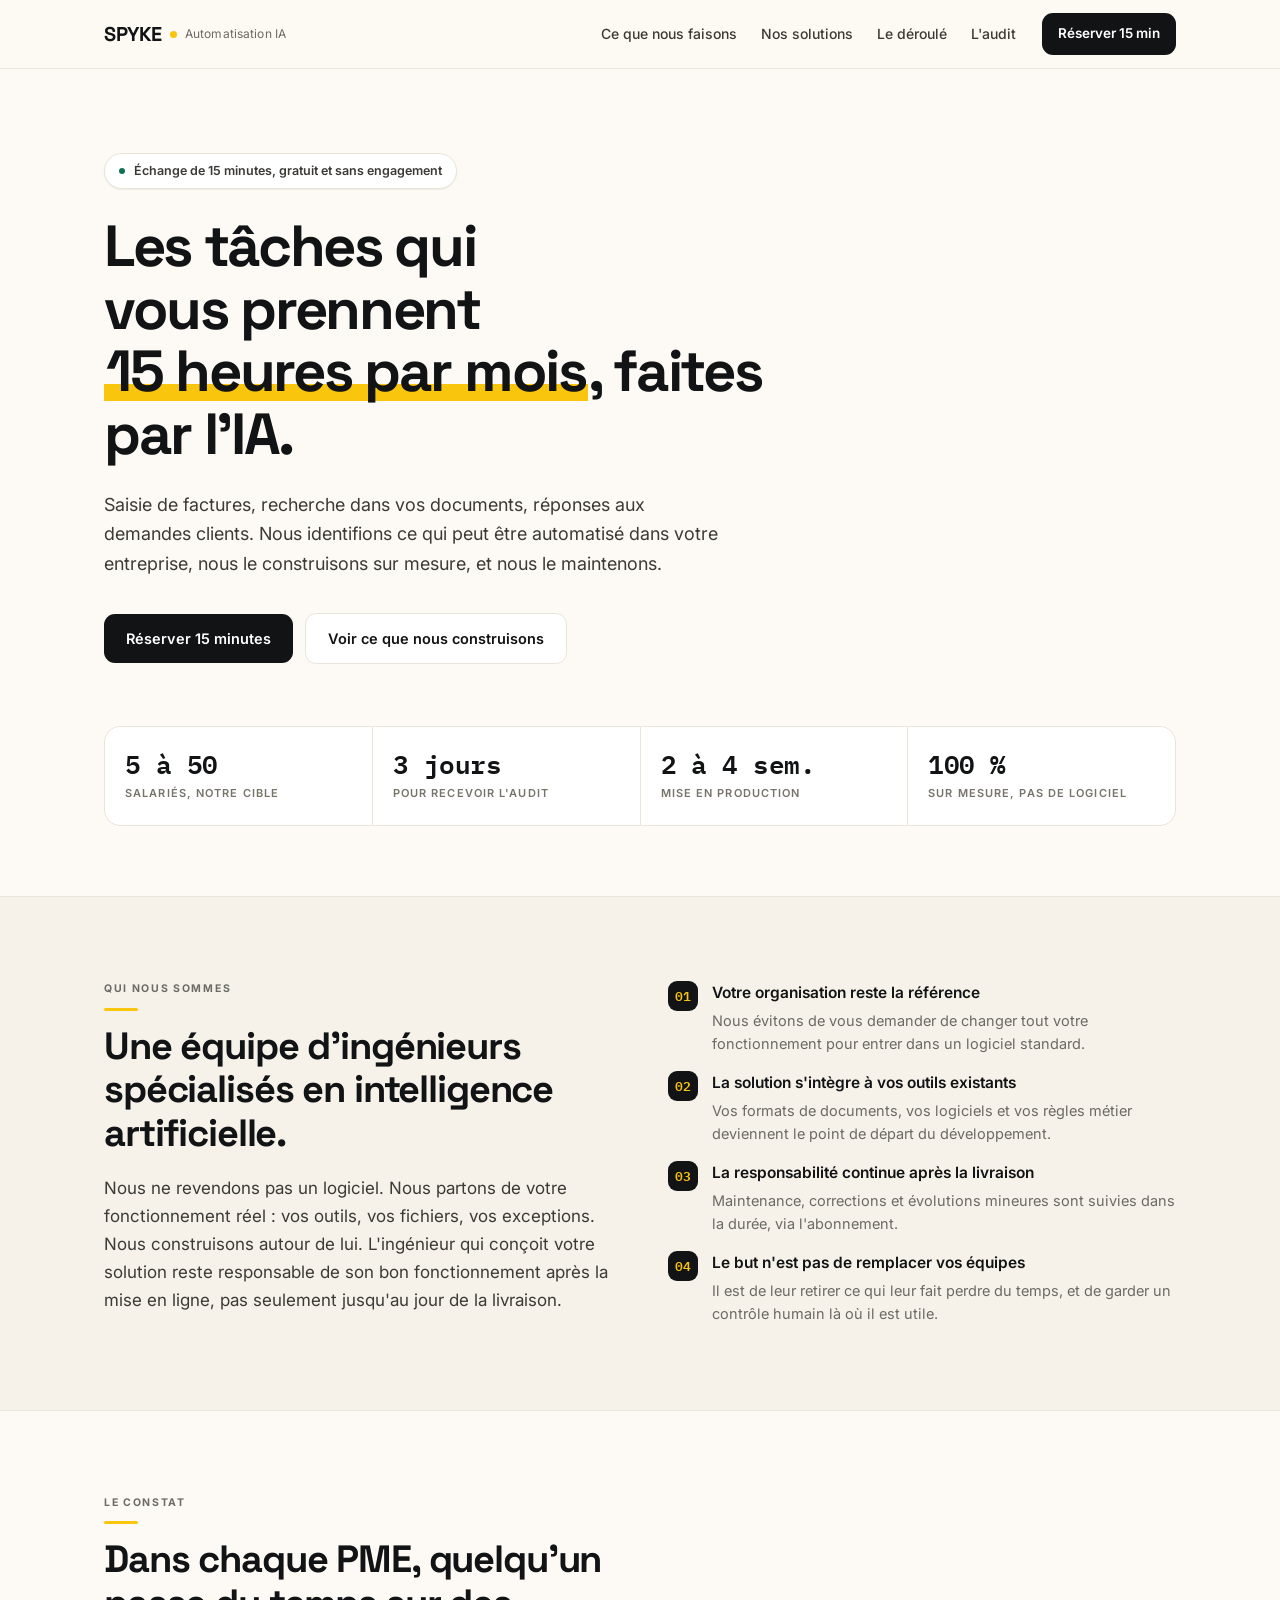
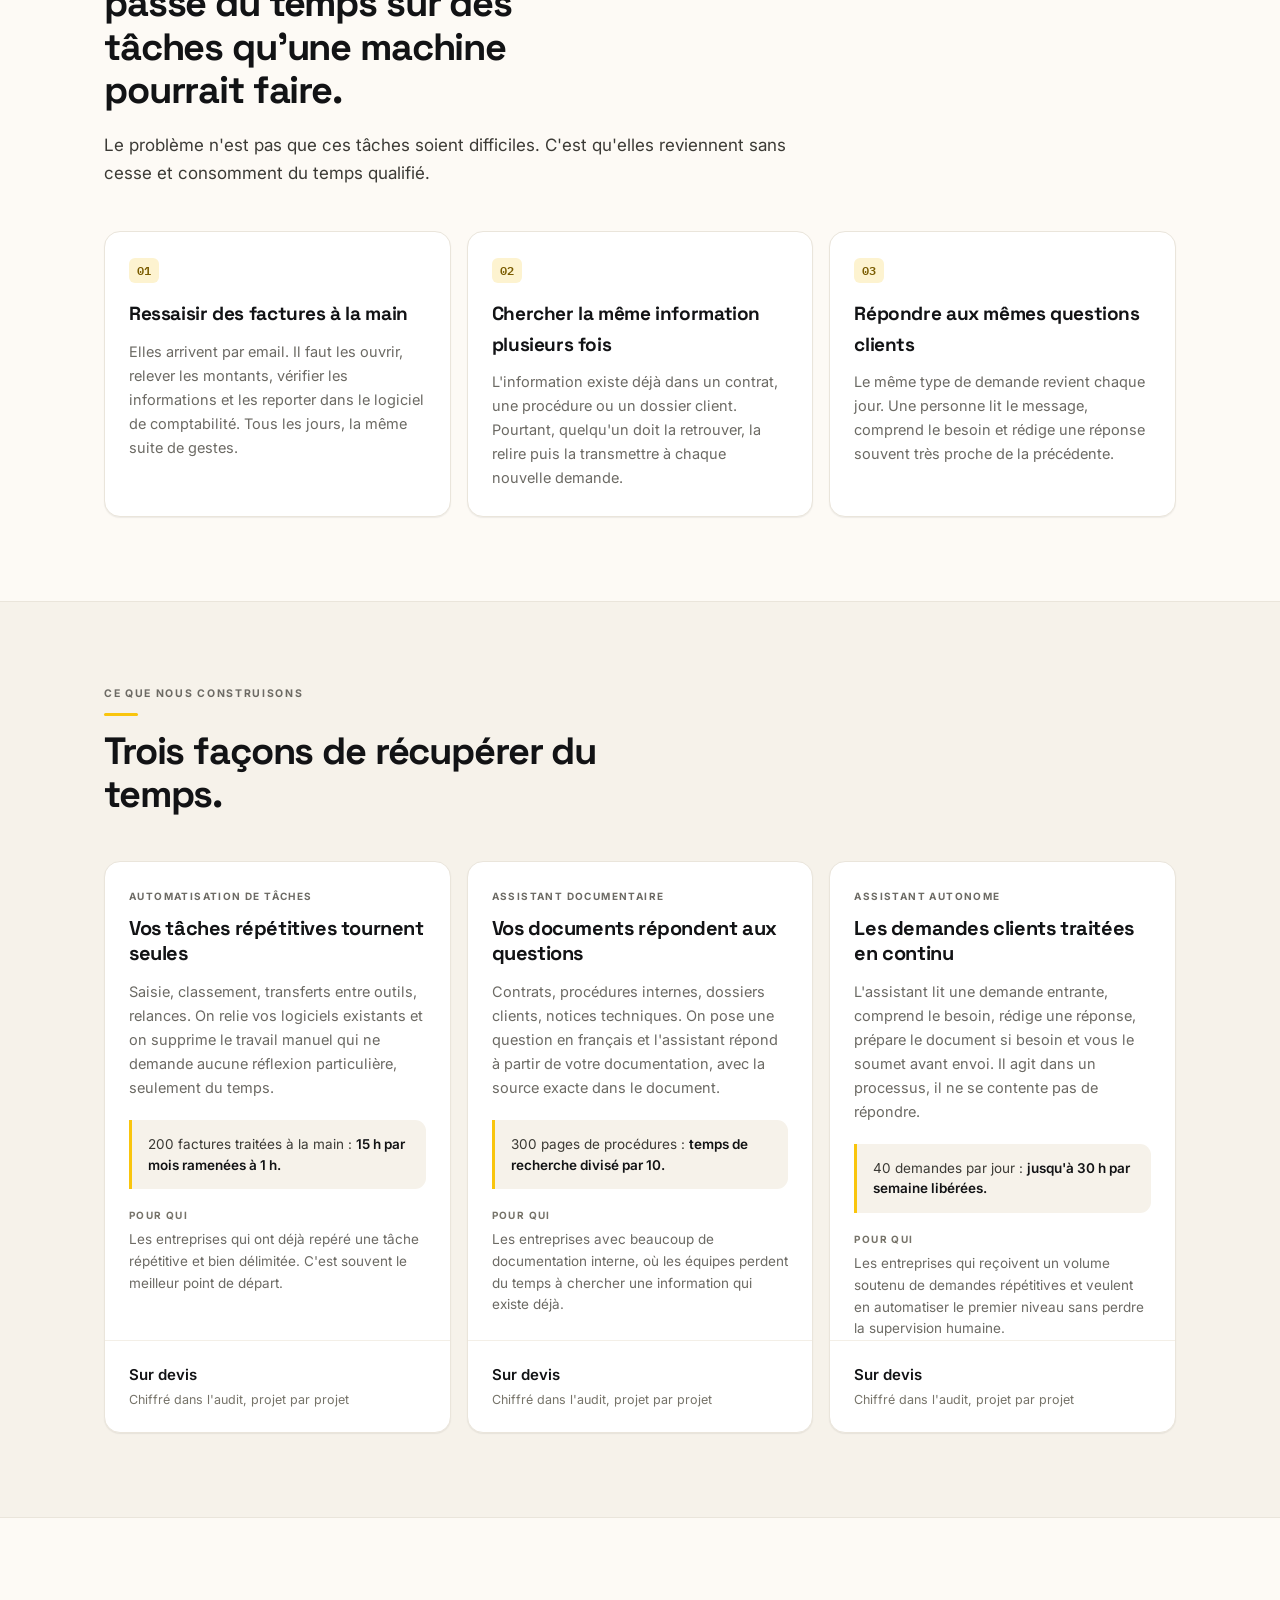
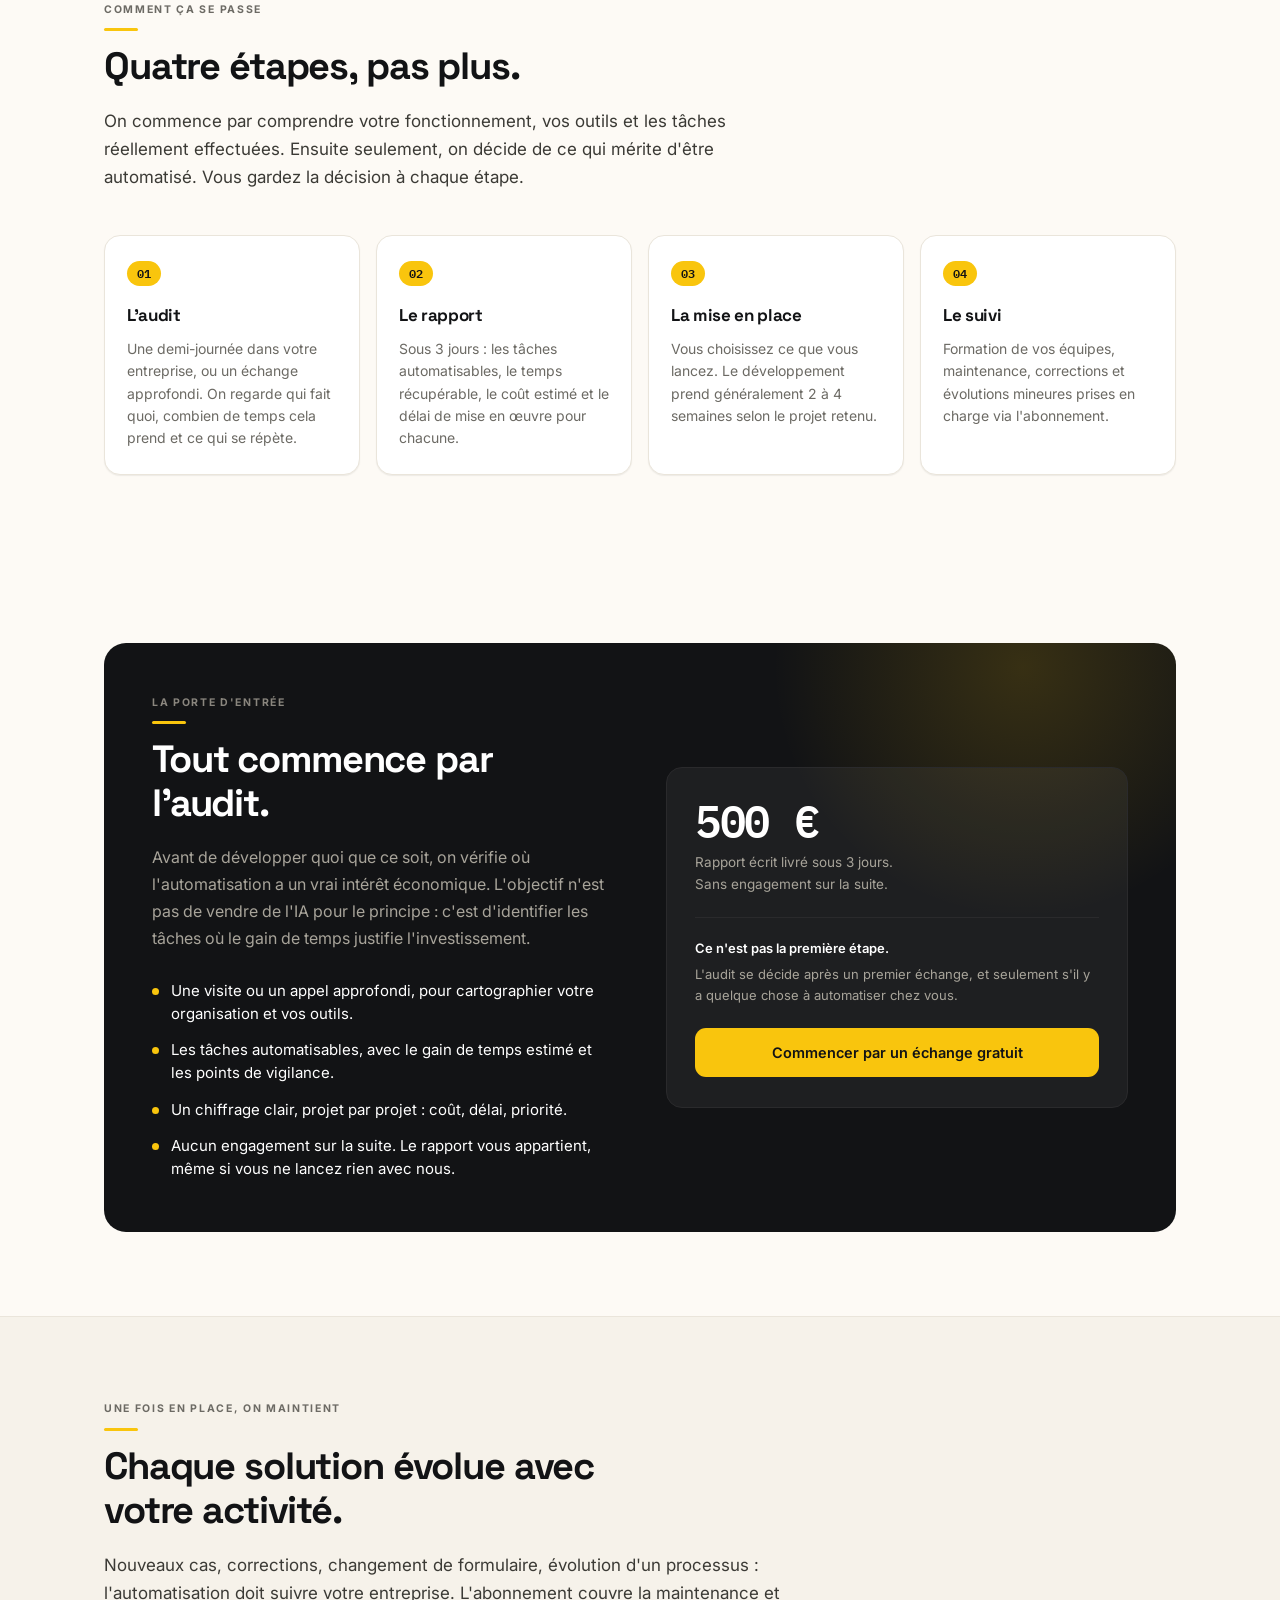
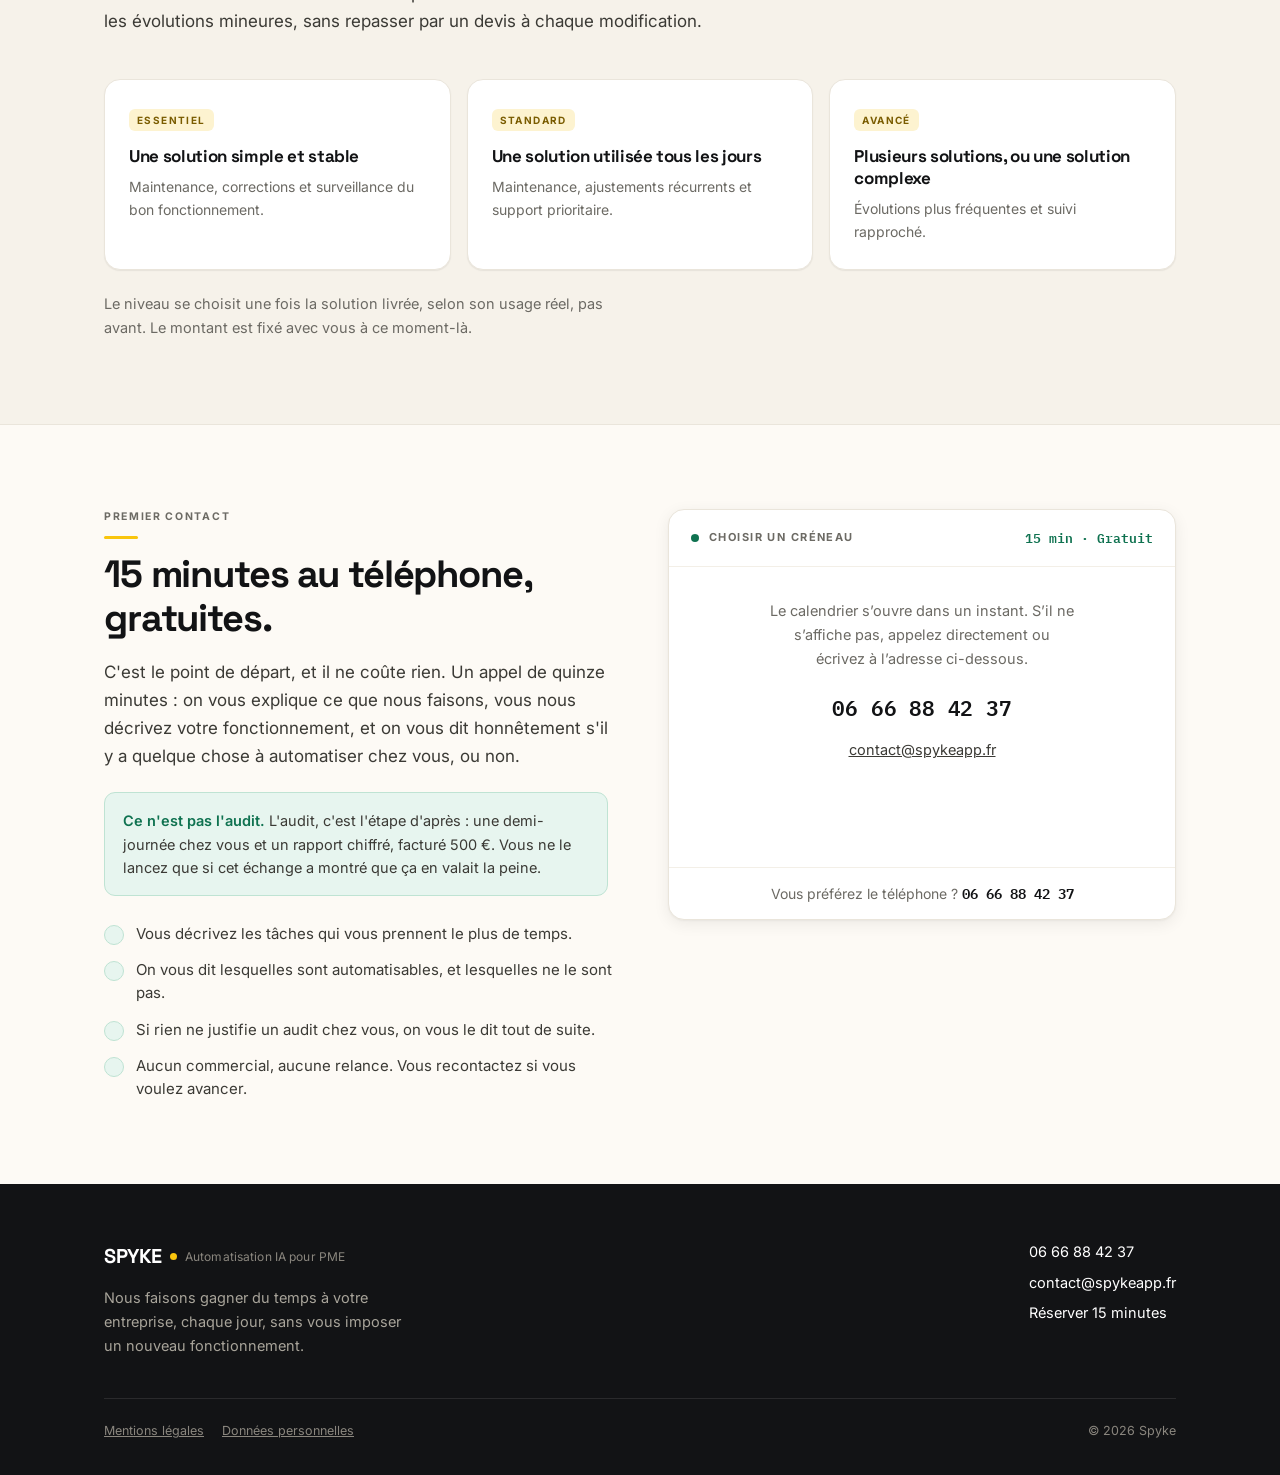
==== commit e8ad9dd1: "Brancher le calendrier de prise de rendez-vous Le bloc de réservation accueille maintenant le calend" ====
--- a/index.html
+++ b/index.html
@@ -330,17 +330,22 @@
         <div class="h">
           <i></i><b>Choisir un créneau</b><span class="gratuit">15 min · Gratuit</span>
         </div>
-        <!-- L'outil de prise de rendez-vous se loge ici. Tant qu'il n'est pas
-             branché, la section ne laisse pas un trou : elle donne le numéro et
-             l'adresse, pour qu'un prospect ne reparte jamais sans moyen de
-             joindre quelqu'un. -->
+        <!-- Le calendrier Cal.com vient se loger dans #cal-15min. Le bloc de
+             secours reste affiché tant que le calendrier n'a pas répondu : si
+             le script est bloqué ou le réseau coupé, un prospect ne repart
+             jamais sans moyen de joindre quelqu'un. -->
         <div id="reservation-embed">
-          <div class="secours">
-            <p>Appelez directement, ou écrivez à l’adresse ci-dessous.</p>
+          <div class="secours" id="reservation-secours">
+            <p>Le calendrier s’ouvre dans un instant. S’il ne s’affiche pas, appelez directement ou écrivez à l’adresse ci-dessous.</p>
             <a class="ligne" href="tel:+33666884237">06 66 88 42 37</a>
             <a class="mail" href="mailto:contact@spykeapp.fr?subject=Demande%20d'échange%20de%2015%20minutes">contact@spykeapp.fr</a>
           </div>
-        </div>
+          <div id="cal-15min"></div>
+        </div>
+        <p class="autrement">
+          Vous préférez le téléphone ?
+          <a href="tel:+33666884237">06 66 88 42 37</a>
+        </p>
       </div>
     </div>
   </section>
@@ -374,5 +379,65 @@
 <script>
   document.getElementById('an').textContent = new Date().getFullYear();
 </script>
+
+<!-- Calendrier de prise de rendez-vous (Cal.com). Le chargeur officiel pose le
+     script d'embarquement, puis on demande un calendrier intégré dans
+     #cal-15min. Le bloc de secours ne disparaît qu'une fois le calendrier
+     réellement prêt. -->
+<script>
+(function (C, A, L) {
+  let p = function (a, ar) { a.q.push(ar); };
+  let d = C.document;
+  C.Cal = C.Cal || function () {
+    let cal = C.Cal; let ar = arguments;
+    if (!cal.loaded) {
+      cal.ns = {}; cal.q = cal.q || [];
+      d.head.appendChild(d.createElement("script")).src = A;
+      cal.loaded = true;
+    }
+    if (ar[0] === L) {
+      const api = function () { p(api, arguments); };
+      const namespace = ar[1];
+      api.q = api.q || [];
+      if (typeof namespace === "string") {
+        cal.ns[namespace] = cal.ns[namespace] || api;
+        p(cal.ns[namespace], ar);
+        p(cal, ["initNamespace", namespace]);
+      } else { p(cal, ar); }
+      return;
+    }
+    p(cal, ar);
+  };
+})(window, "https://app.cal.com/embed/embed.js", "init");
+
+Cal("init", "quinze", { origin: "https://app.cal.com" });
+
+Cal.ns.quinze("inline", {
+  elementOrSelector: "#cal-15min",
+  calLink: "spykeconseil/15min",
+  config: { layout: "month_view" }
+});
+
+Cal.ns.quinze("ui", {
+  theme: "light",
+  layout: "month_view",
+  hideEventTypeDetails: false,
+  cssVarsPerTheme: {
+    light: { "cal-brand": "#111317" }
+  }
+});
+
+/* Le calendrier a répondu : on retire le bloc de secours et on laisse la
+   place au cadre. Tant que cet évènement n'arrive pas, le visiteur garde le
+   numéro sous les yeux. */
+Cal.ns.quinze("on", {
+  action: "linkReady",
+  callback: function () {
+    var sec = document.getElementById('reservation-secours');
+    if (sec) { sec.hidden = true; }
+    document.getElementById('cal-15min').classList.add('pret');
+  }
+});
+</script>
 </body>
 </html>
--- a/style.css
+++ b/style.css
@@ -281,6 +281,17 @@
 /* L'outil de prise de rendez-vous vient se loger ici. Tant qu'il n'est pas
    branché, on ne laisse pas un trou : on donne le numéro et l'adresse. */
 #reservation-embed{min-height:300px}
+/* Le cadre du calendrier. Il ne prend de la hauteur qu'une fois prêt, pour ne
+   pas laisser un grand vide pendant le chargement. */
+#cal-15min{width:100%}
+#cal-15min.pret{min-height:620px}
+#cal-15min iframe{display:block;width:100%;border:0}
+.agenda .autrement{
+  padding:14px 22px;border-top:1px solid var(--line-2);
+  font-size:14px;color:var(--muted);text-align:center;
+}
+.agenda .autrement a{color:var(--ink);font-family:var(--mono);text-decoration:none;font-weight:600}
+.agenda .autrement a:hover{text-decoration:underline}
 .agenda .secours{padding:32px 26px;text-align:center}
 .agenda .secours p{font-size:14.5px;color:var(--muted);line-height:1.65;max-width:34ch;margin:0 auto 20px}
 .agenda .secours .ligne{
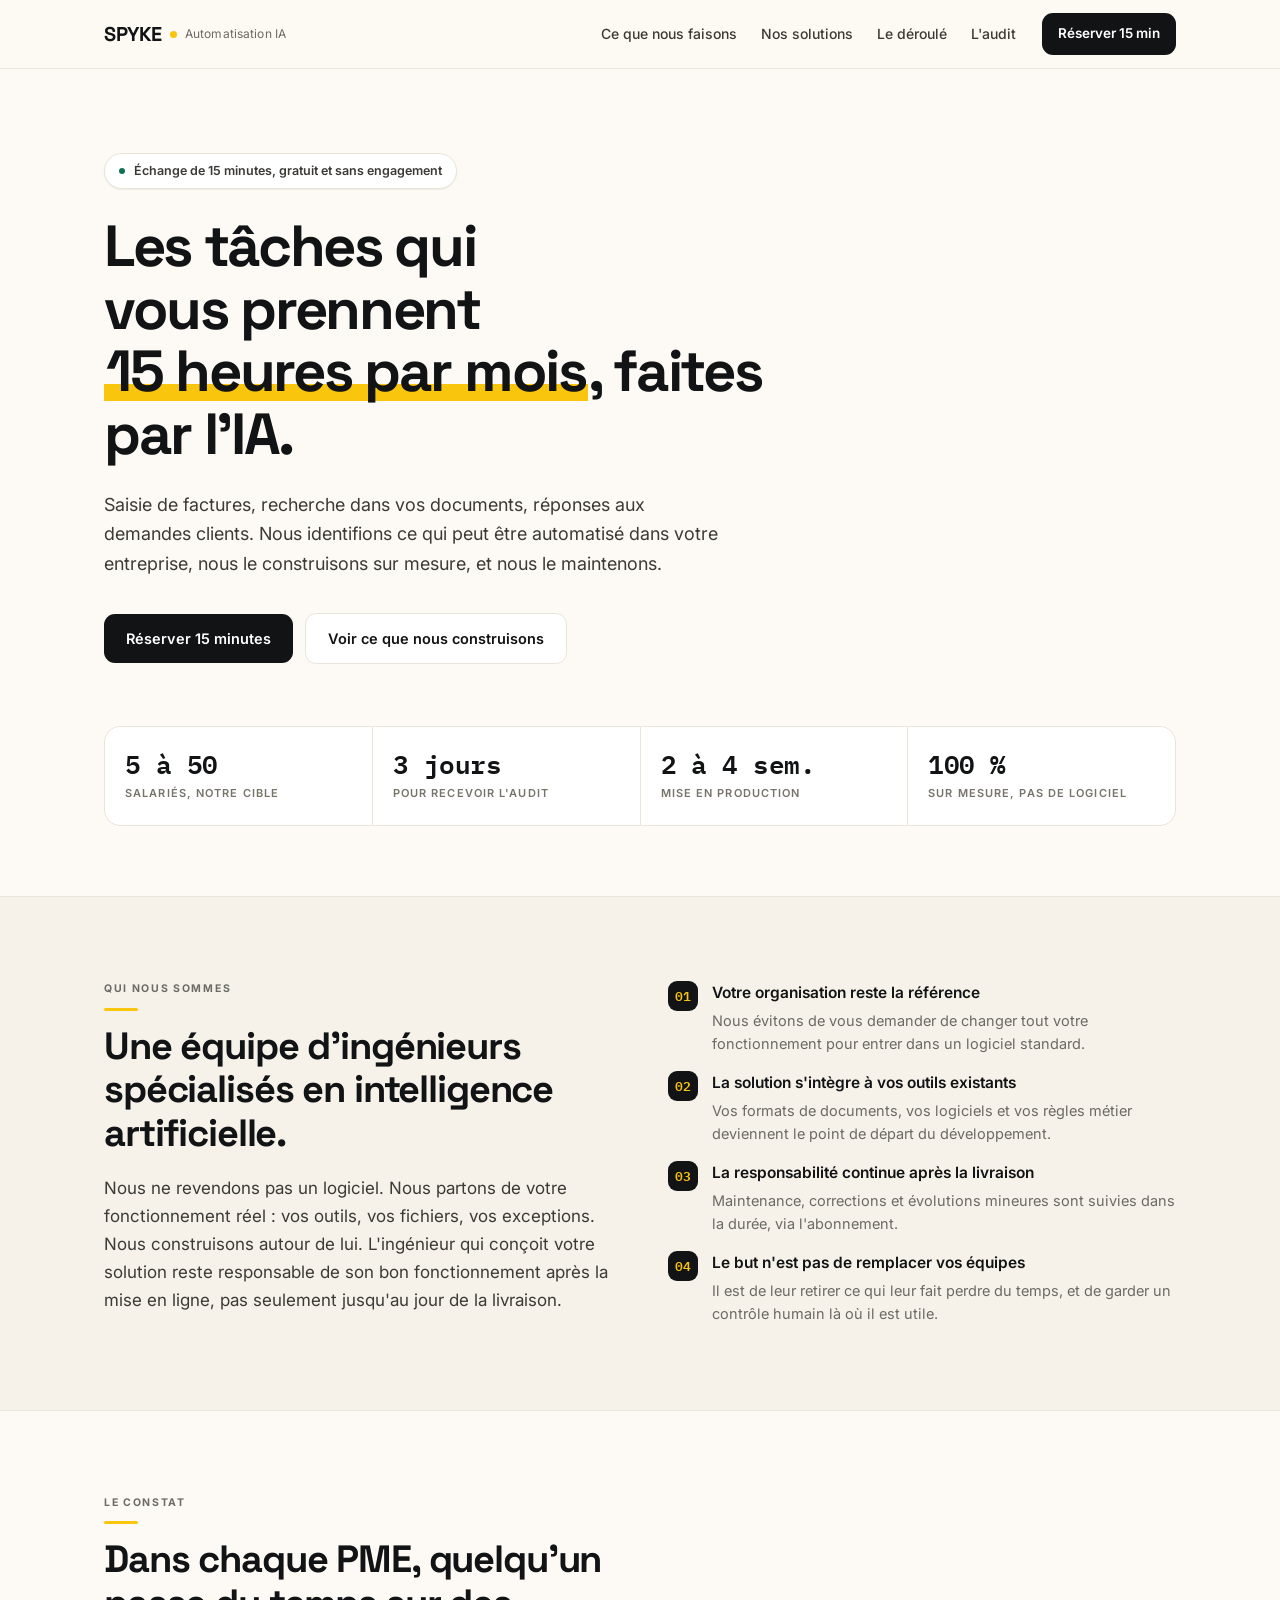
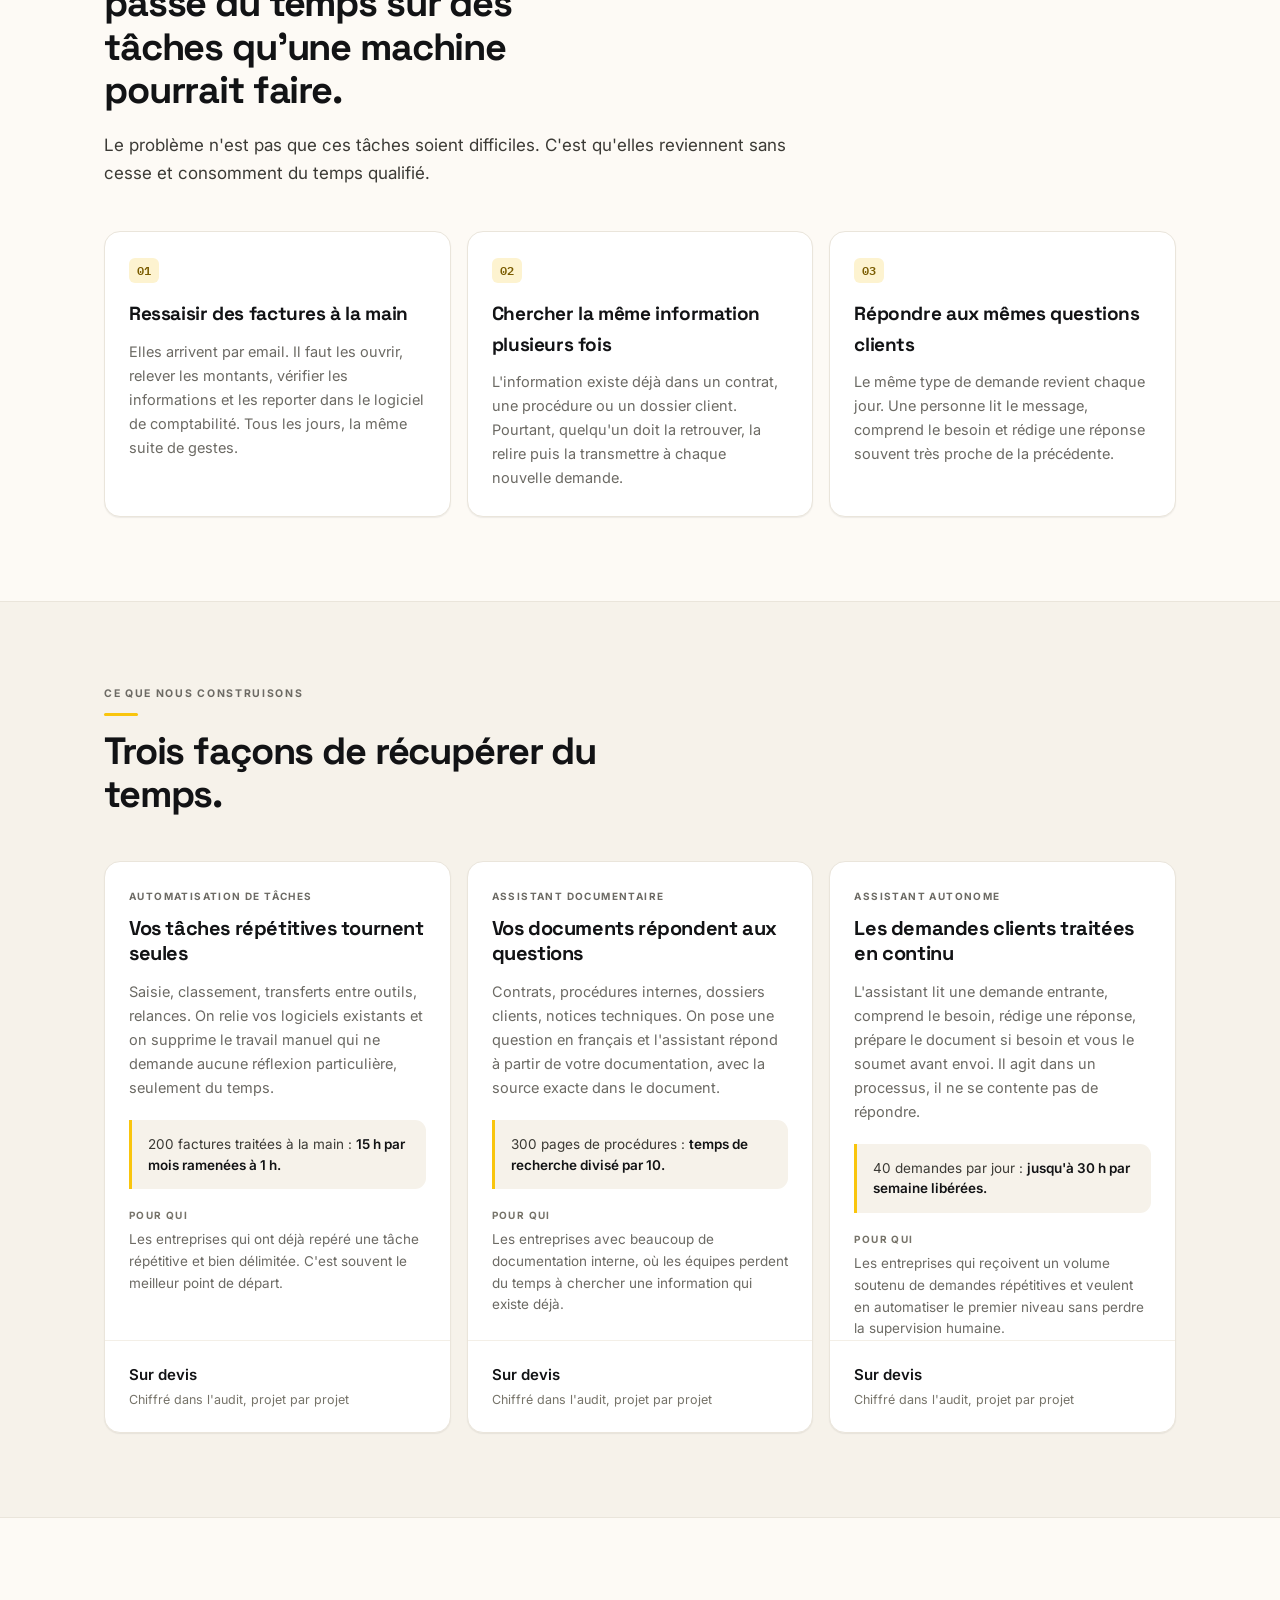
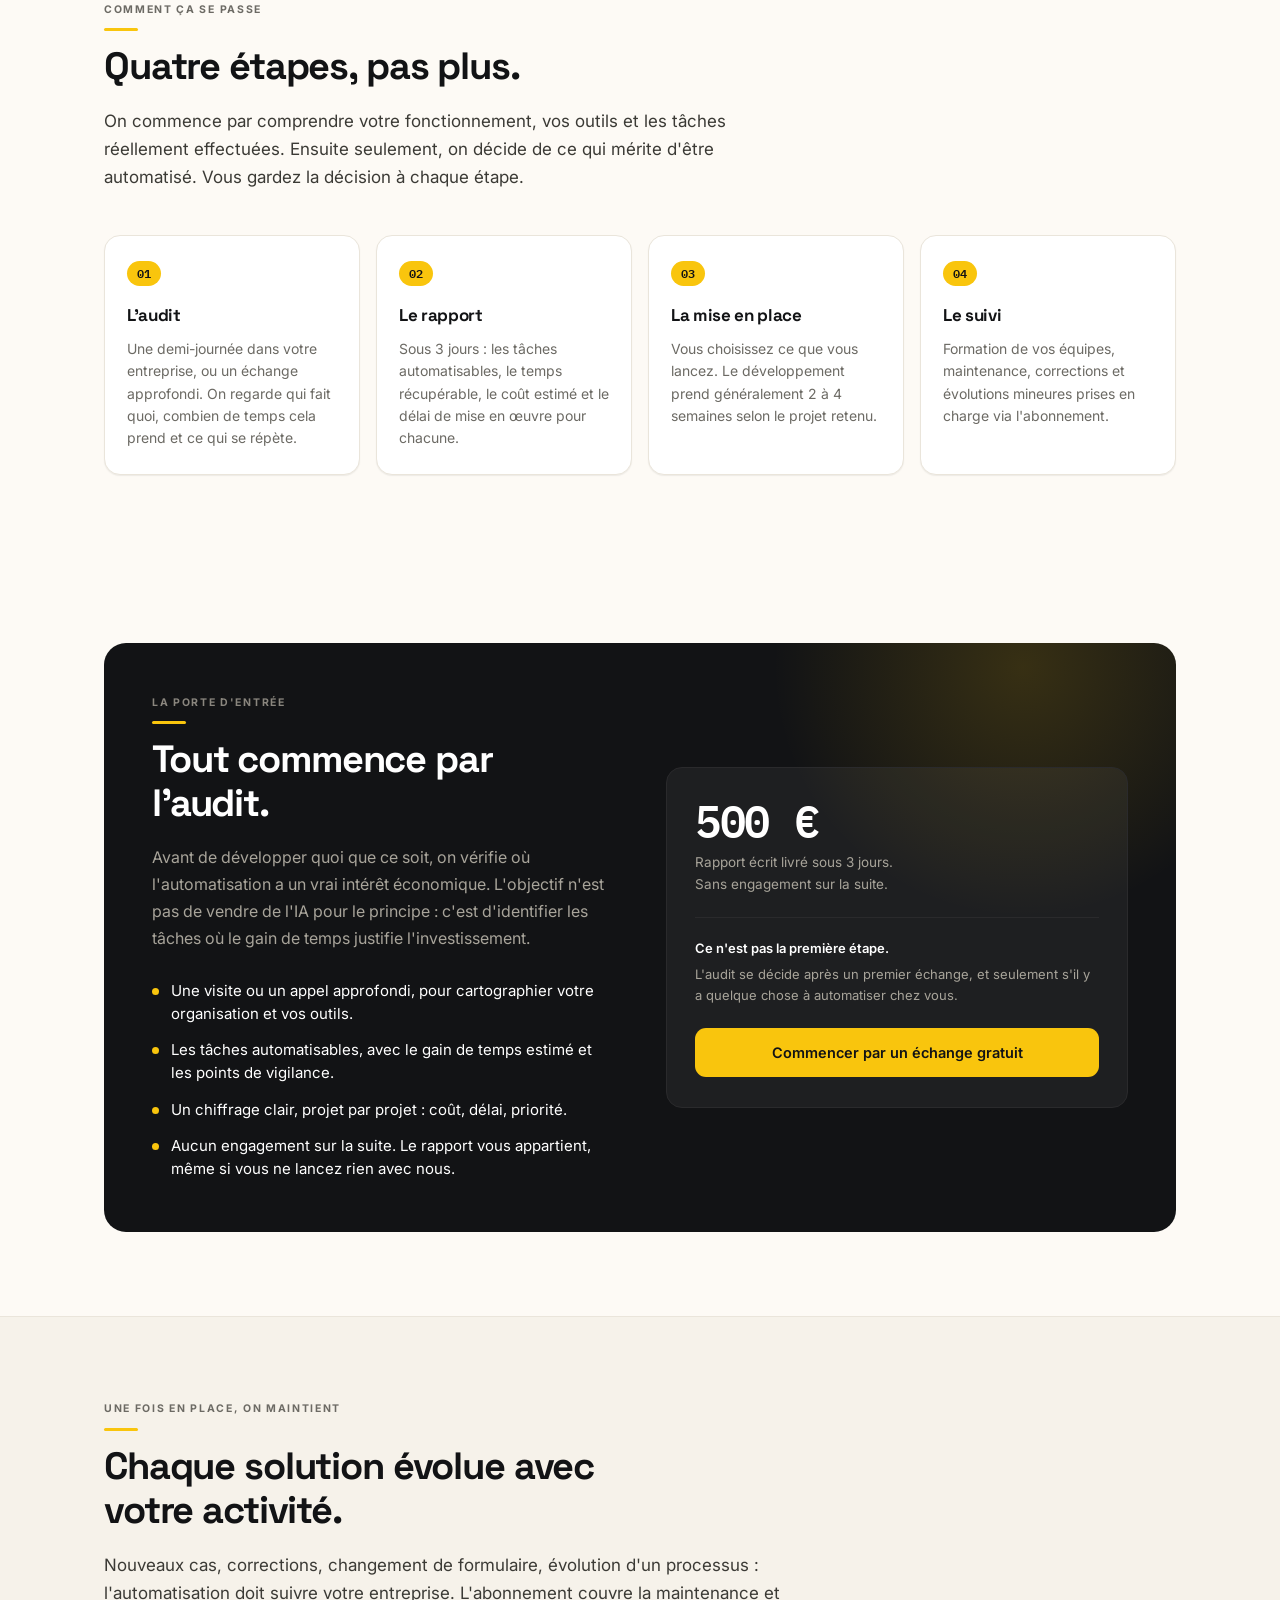
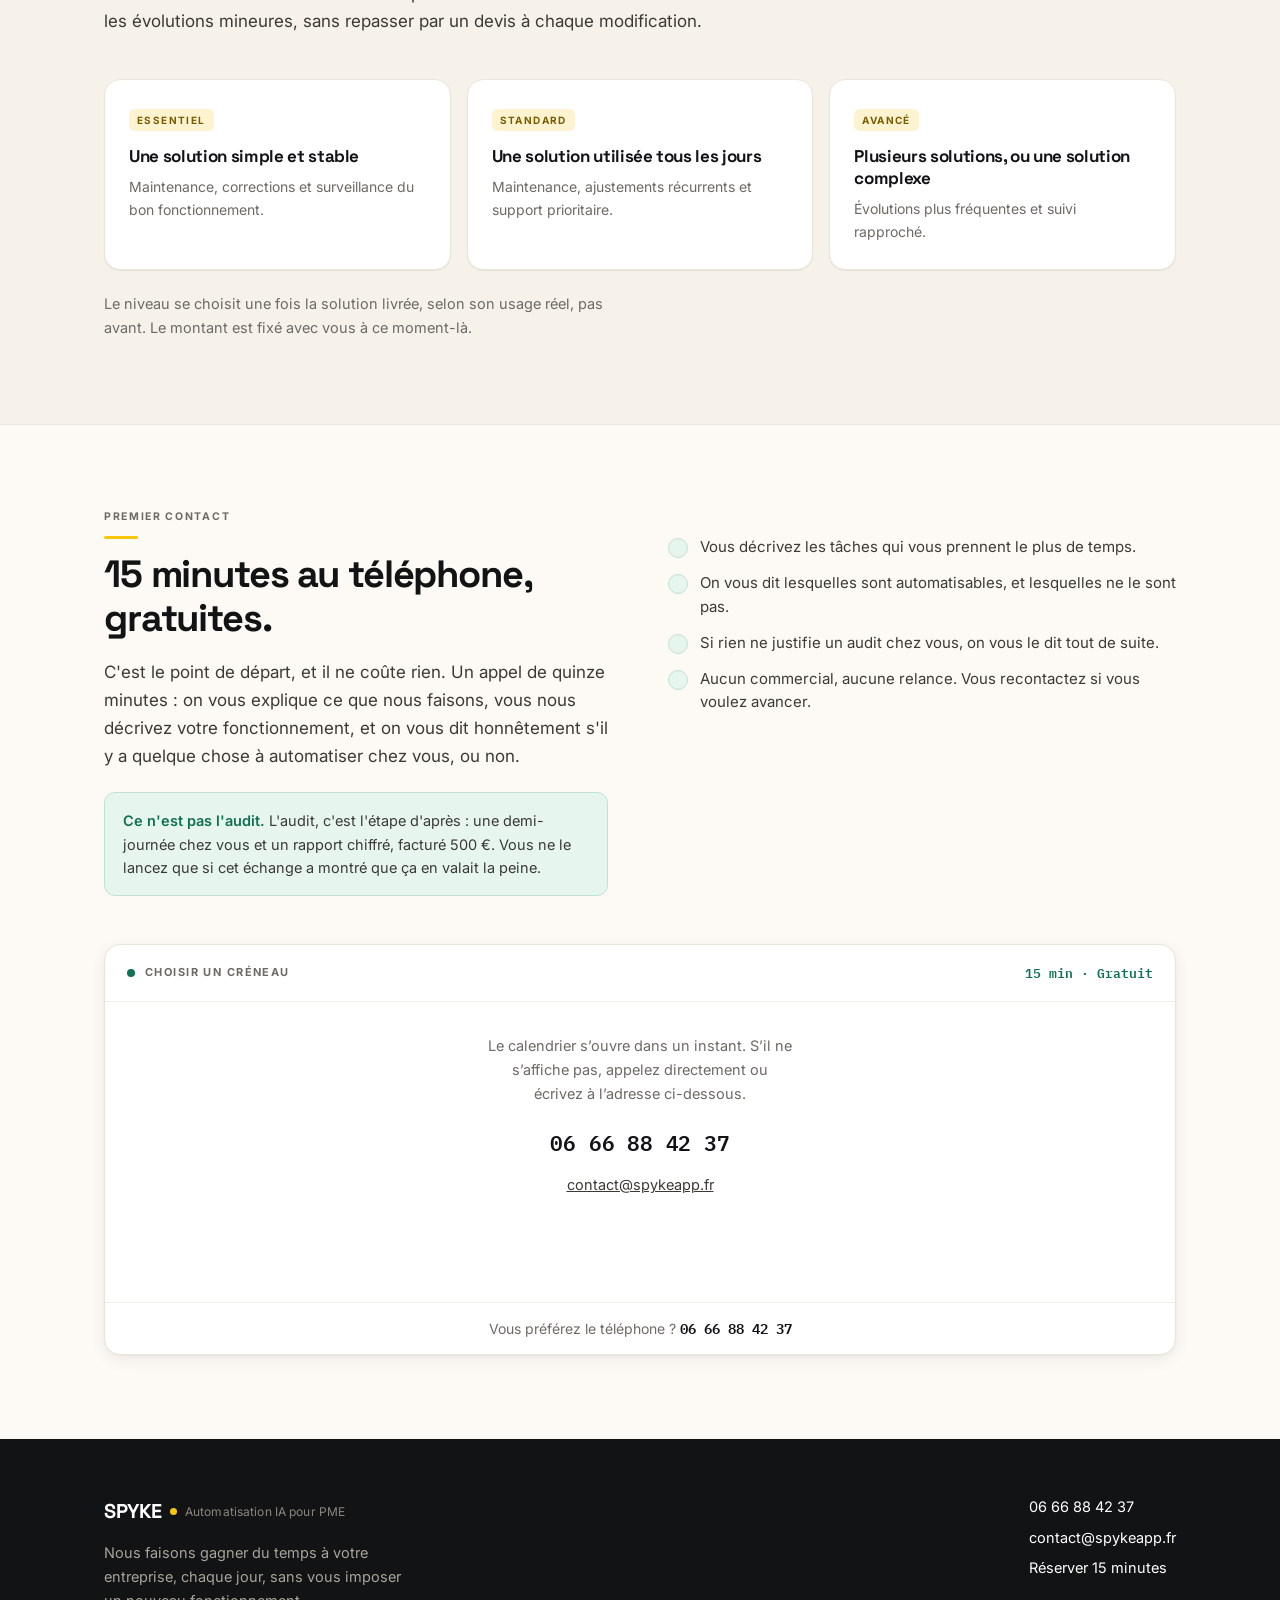
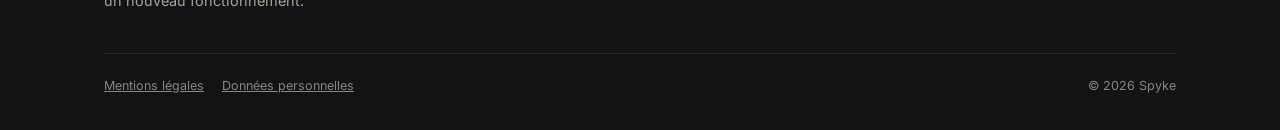
==== commit 90392fb3: "Raccourcir le bloc de prise de rendez-vous Le calendrier était enfermé dans une demi-colonne. A cett" ====
--- a/index.html
+++ b/index.html
@@ -301,22 +301,27 @@
 
   <!-- =========================================================== réserver -->
   <section id="reserver">
-    <div class="wrap rdv">
-      <div>
-        <span class="kicker">Premier contact</span>
-        <h2>15 minutes au téléphone, gratuites.</h2>
-        <p class="lead">
-          C'est le point de départ, et il ne coûte rien. Un appel de quinze
-          minutes : on vous explique ce que nous faisons, vous nous décrivez
-          votre fonctionnement, et on vous dit honnêtement s'il y a quelque chose
-          à automatiser chez vous, ou non.
-        </p>
-
-        <p class="pasaudit">
-          <b>Ce n'est pas l'audit.</b> L'audit, c'est l'étape d'après : une
-          demi-journée chez vous et un rapport chiffré, facturé 500 €. Vous ne le
-          lancez que si cet échange a montré que ça en valait la peine.
-        </p>
+    <div class="wrap">
+      <!-- Le texte tient sur deux colonnes, le calendrier passe en dessous sur
+           toute la largeur. Dans une colonne étroite, Cal.com empile la grille
+           du mois et la liste des créneaux, ce qui allonge la page sans fin. -->
+      <div class="rdv">
+        <div>
+          <span class="kicker">Premier contact</span>
+          <h2>15 minutes au téléphone, gratuites.</h2>
+          <p class="lead">
+            C'est le point de départ, et il ne coûte rien. Un appel de quinze
+            minutes : on vous explique ce que nous faisons, vous nous décrivez
+            votre fonctionnement, et on vous dit honnêtement s'il y a quelque chose
+            à automatiser chez vous, ou non.
+          </p>
+
+          <p class="pasaudit">
+            <b>Ce n'est pas l'audit.</b> L'audit, c'est l'étape d'après : une
+            demi-journée chez vous et un rapport chiffré, facturé 500 €. Vous ne le
+            lancez que si cet échange a montré que ça en valait la peine.
+          </p>
+        </div>
 
         <ul class="quoi">
           <li>Vous décrivez les tâches qui vous prennent le plus de temps.</li>
@@ -427,17 +432,26 @@
   }
 });
 
-/* Le calendrier a répondu : on retire le bloc de secours et on laisse la
-   place au cadre. Tant que cet évènement n'arrive pas, le visiteur garde le
+/* Le calendrier a répondu : on retire le bloc de secours et on donne sa
+   hauteur au cadre. Tant que cet évènement n'arrive pas, le visiteur garde le
    numéro sous les yeux. */
-Cal.ns.quinze("on", {
-  action: "linkReady",
-  callback: function () {
-    var sec = document.getElementById('reservation-secours');
-    if (sec) { sec.hidden = true; }
-    document.getElementById('cal-15min').classList.add('pret');
+function calendrierPret() {
+  var sec = document.getElementById('reservation-secours');
+  if (sec) { sec.hidden = true; }
+  document.getElementById('cal-15min').classList.add('pret');
+}
+
+Cal.ns.quinze("on", { action: "linkReady", callback: calendrierPret });
+
+/* Filet de sécurité : si Cal.com a bien posé son cadre mais que l'évènement
+   de confirmation ne nous parvient pas, on affiche quand même le calendrier
+   au bout de six secondes plutôt que de laisser un cadre invisible. */
+setTimeout(function () {
+  var zone = document.getElementById('cal-15min');
+  if (zone && !zone.classList.contains('pret') && zone.querySelector('iframe')) {
+    calendrierPret();
   }
-});
+}, 6000);
 </script>
 </body>
 </html>
--- a/style.css
+++ b/style.css
@@ -268,7 +268,7 @@
 }
 .agenda{
   background:var(--card);border:1px solid var(--line);border-radius:var(--r);
-  box-shadow:var(--lift-2);overflow:hidden;min-height:380px;
+  box-shadow:var(--lift-2);overflow:hidden;min-height:380px;margin-top:48px;
 }
 .agenda .h{
   padding:18px 22px;border-bottom:1px solid var(--line-2);
@@ -281,11 +281,16 @@
 /* L'outil de prise de rendez-vous vient se loger ici. Tant qu'il n'est pas
    branché, on ne laisse pas un trou : on donne le numéro et l'adresse. */
 #reservation-embed{min-height:300px}
-/* Le cadre du calendrier. Il ne prend de la hauteur qu'une fois prêt, pour ne
-   pas laisser un grand vide pendant le chargement. */
-#cal-15min{width:100%}
-#cal-15min.pret{min-height:620px}
-#cal-15min iframe{display:block;width:100%;border:0}
+/* Le cadre du calendrier. Il reste à zéro tant que Cal.com n'a pas répondu,
+   pour ne pas laisser un grand vide pendant le chargement. Une fois prêt, sa
+   hauteur est bornée : Cal.com étire sinon son cadre à la hauteur de toute la
+   liste des créneaux de la journée, ce qui rend la page interminable. Le
+   calendrier défile alors à l'intérieur de son propre cadre. */
+#cal-15min{--haut:640px;width:100%;height:0;overflow:hidden}
+#cal-15min.pret{height:var(--haut)}
+#cal-15min cal-inline,
+#cal-15min > div{height:100%!important;max-height:100%!important;overflow:hidden}
+#cal-15min iframe{display:block;width:100%;height:100%!important;border:0}
 .agenda .autrement{
   padding:14px 22px;border-top:1px solid var(--line-2);
   font-size:14px;color:var(--muted);text-align:center;
@@ -321,6 +326,8 @@
 @media (max-width:960px){
   section{padding:64px 0}
   .duo,.rdv,.audit > .in{grid-template-columns:1fr;gap:34px}
+  .agenda{margin-top:34px}
+  #cal-15min{--haut:580px}
   .cartes,.offres,.abos{grid-template-columns:1fr}
   .etapes{grid-template-columns:1fr 1fr}
   .chiffres{grid-template-columns:1fr 1fr}
@@ -329,6 +336,7 @@
 }
 @media (max-width:560px){
   .etapes{grid-template-columns:1fr}
+  #cal-15min{--haut:520px}
   .hero{padding:56px 0 48px}
   .wrap{padding:0 18px}
   header .wrap{gap:12px}
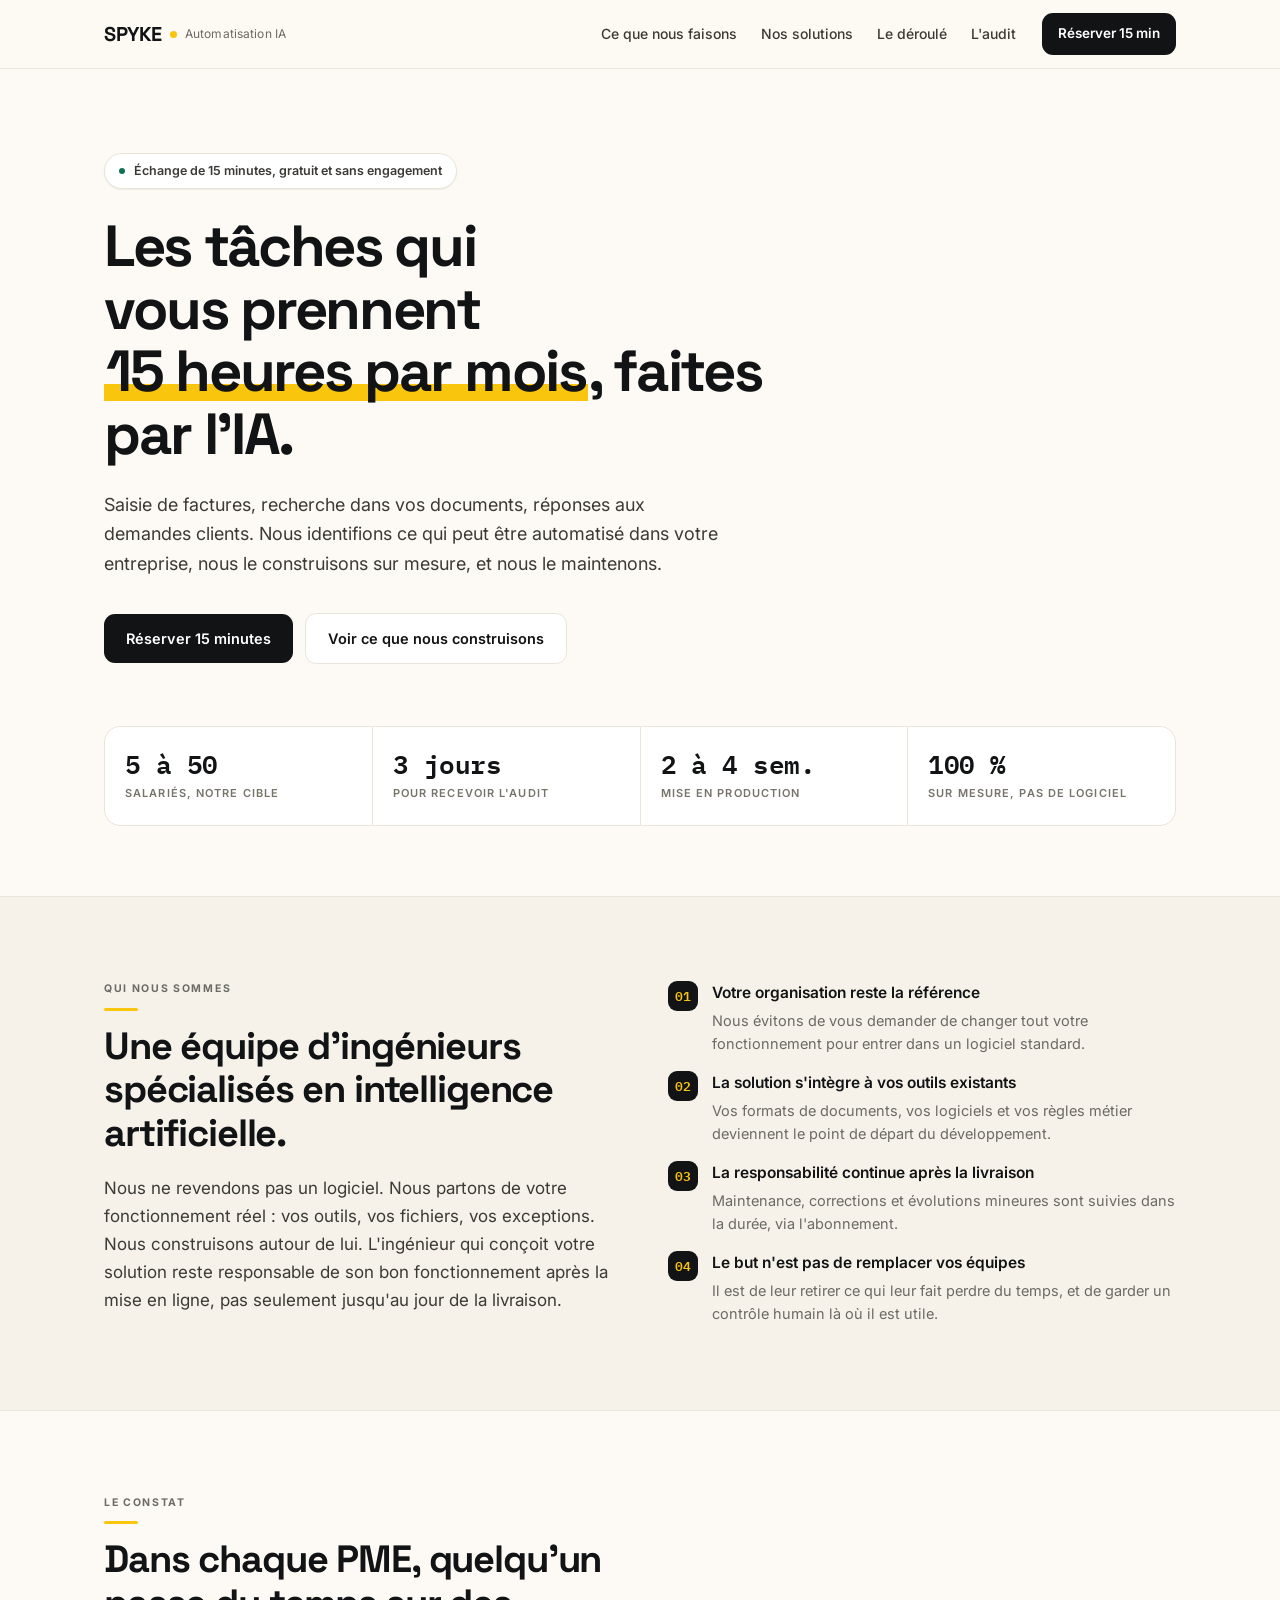
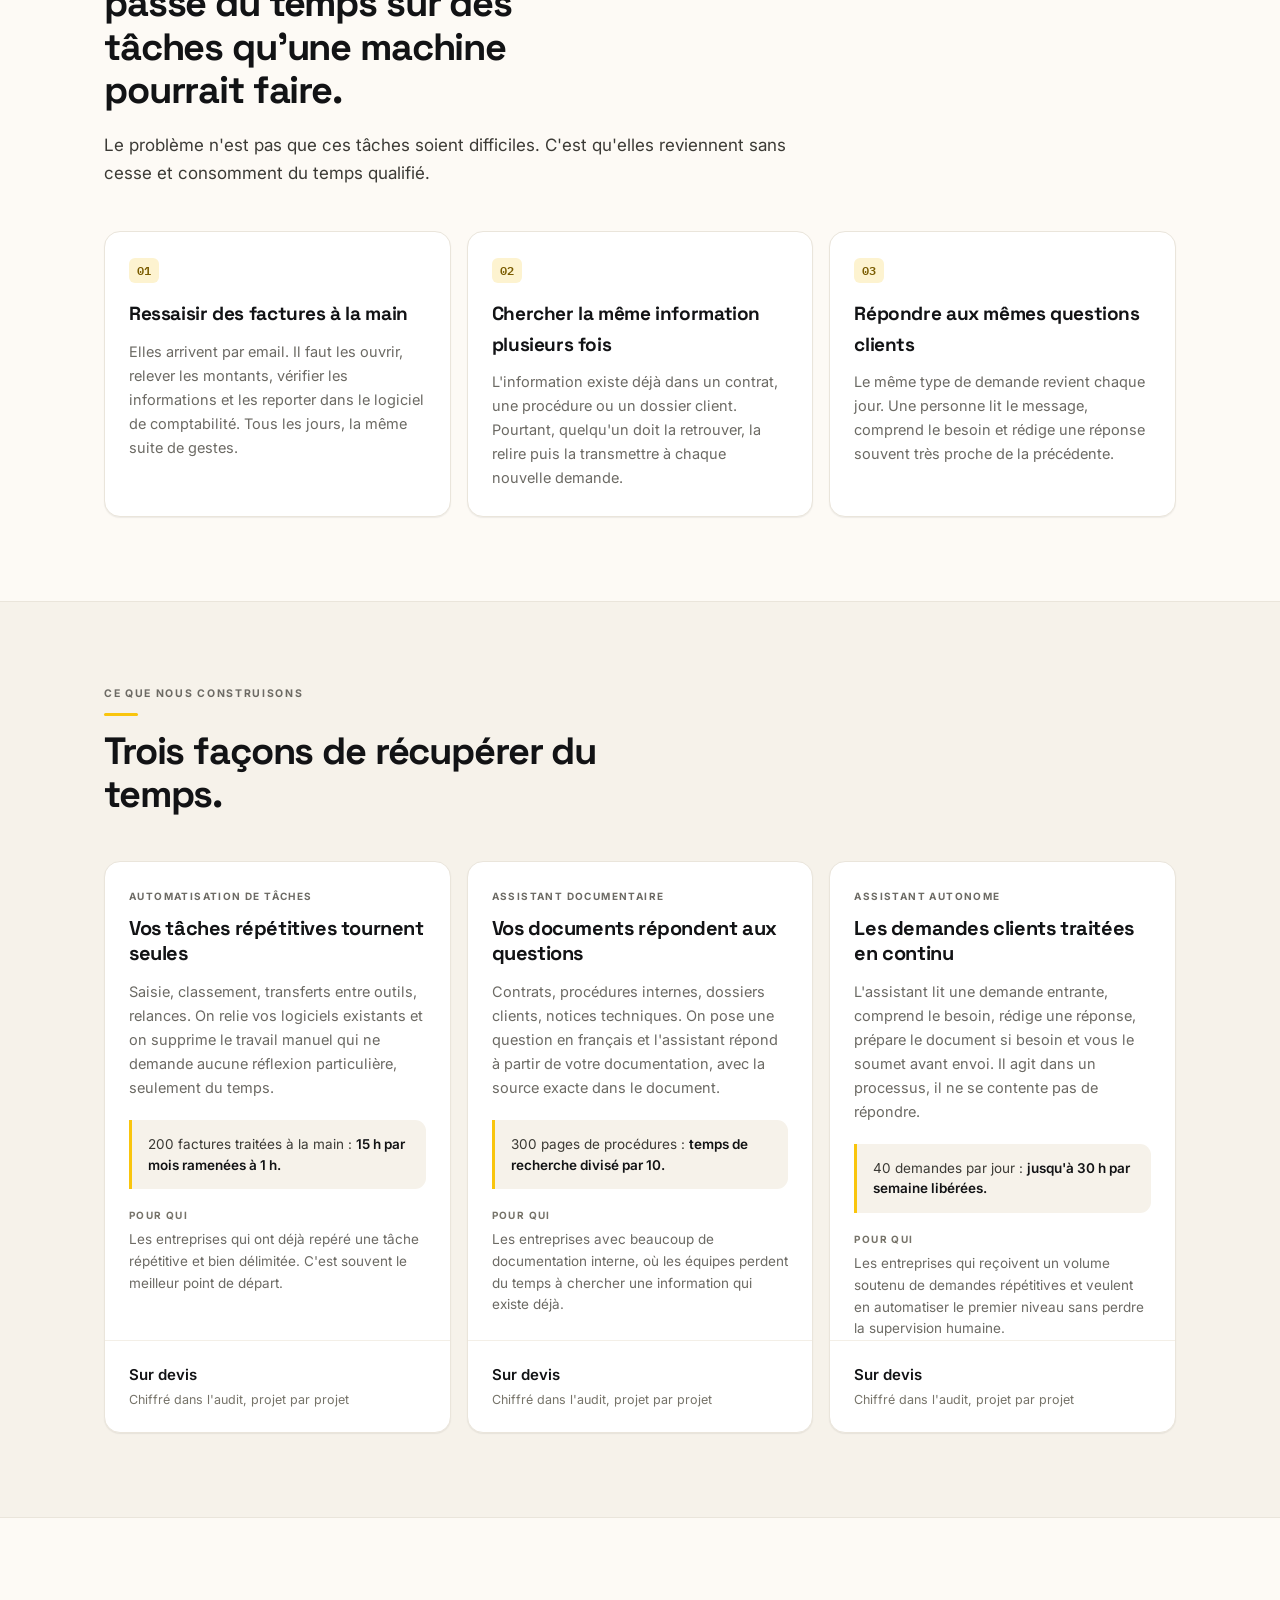
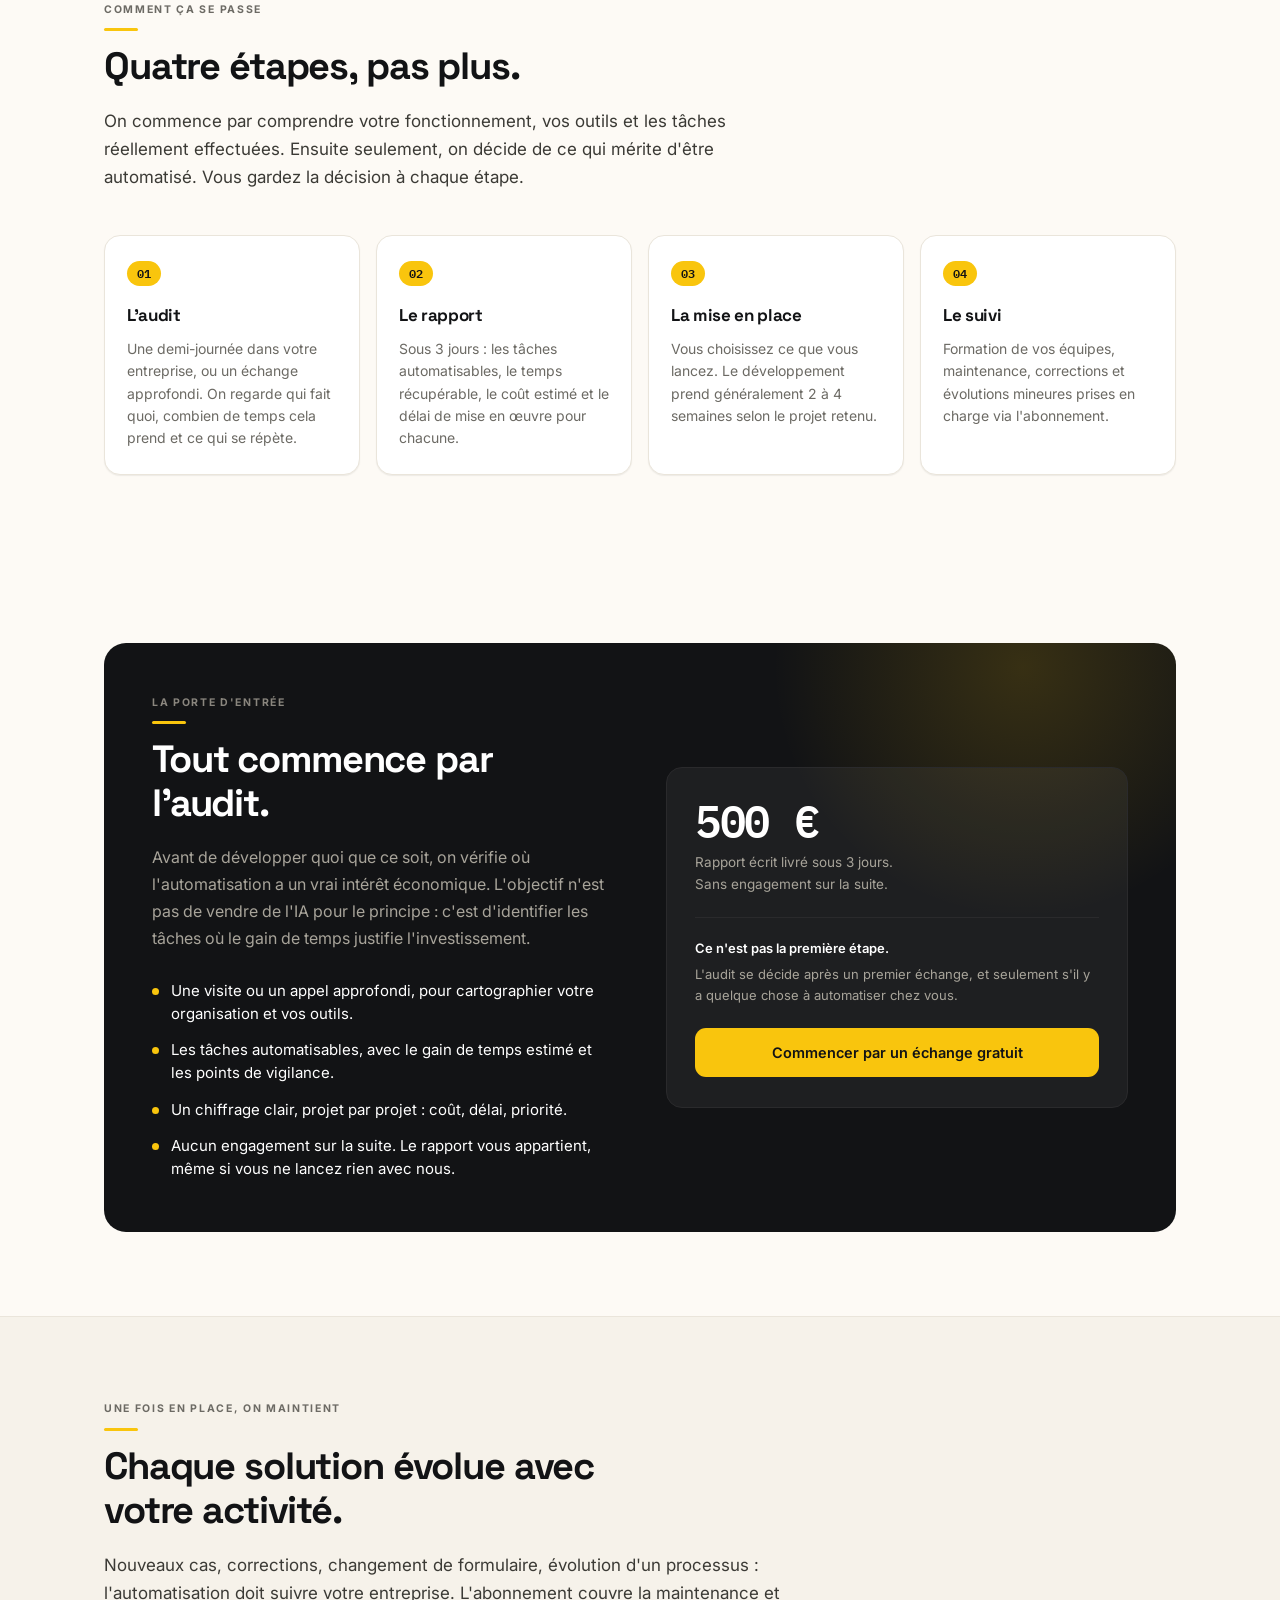
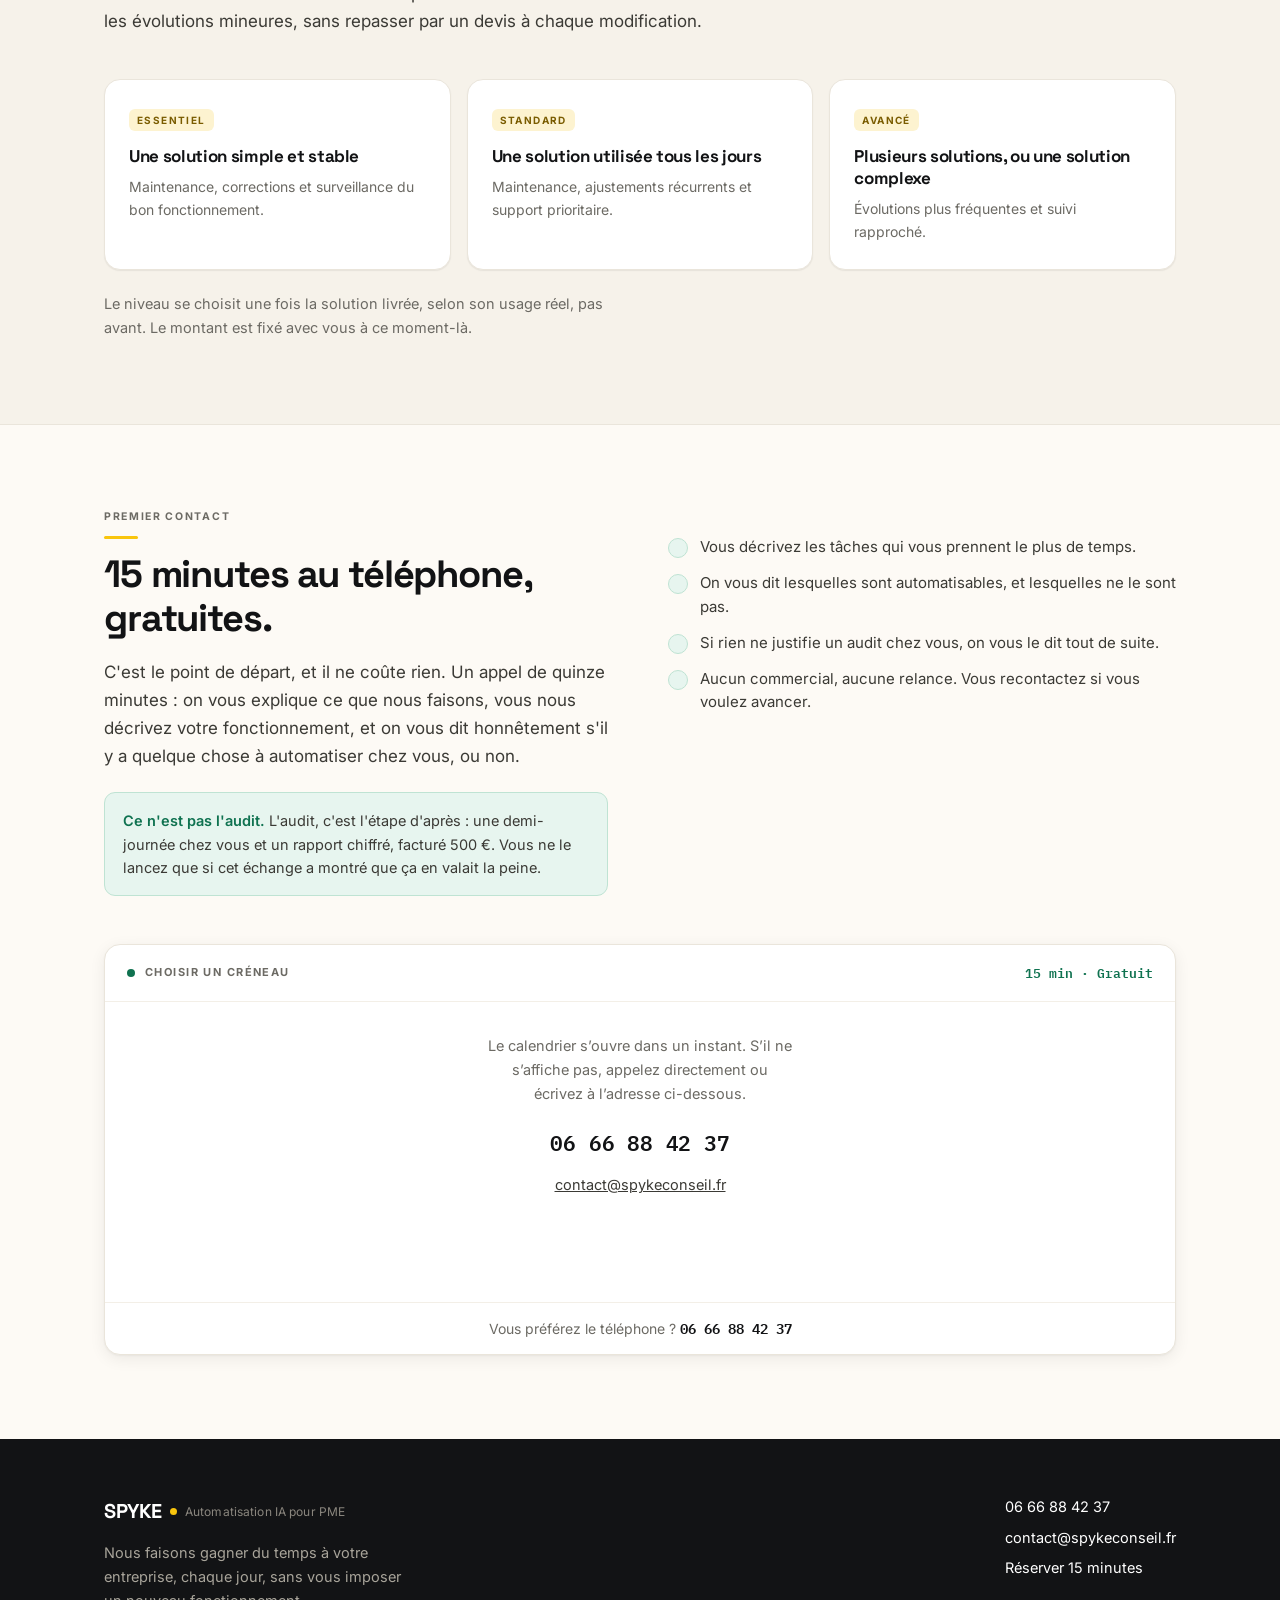
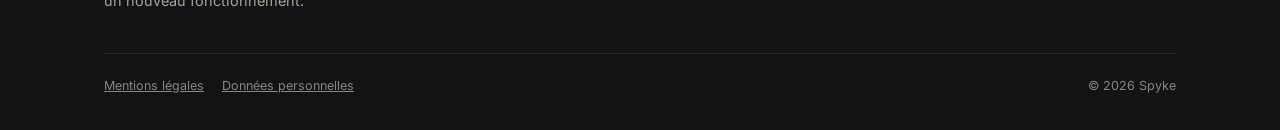
==== commit 2f9d900e: "Passer l'adresse de contact sur le nouveau domaine Le site affichait encore l'adresse de l'autre act" ====
--- a/index.html
+++ b/index.html
@@ -343,7 +343,7 @@
           <div class="secours" id="reservation-secours">
             <p>Le calendrier s’ouvre dans un instant. S’il ne s’affiche pas, appelez directement ou écrivez à l’adresse ci-dessous.</p>
             <a class="ligne" href="tel:+33666884237">06 66 88 42 37</a>
-            <a class="mail" href="mailto:contact@spykeapp.fr?subject=Demande%20d'échange%20de%2015%20minutes">contact@spykeapp.fr</a>
+            <a class="mail" href="mailto:contact@spykeconseil.fr?subject=Demande%20d'échange%20de%2015%20minutes">contact@spykeconseil.fr</a>
           </div>
           <div id="cal-15min"></div>
         </div>
@@ -369,7 +369,7 @@
       </div>
       <div class="co">
         <a href="tel:+33666884237">06 66 88 42 37</a>
-        <a href="mailto:contact@spykeapp.fr">contact@spykeapp.fr</a>
+        <a href="mailto:contact@spykeconseil.fr">contact@spykeconseil.fr</a>
         <a href="#reserver">Réserver 15 minutes</a>
       </div>
     </div>
